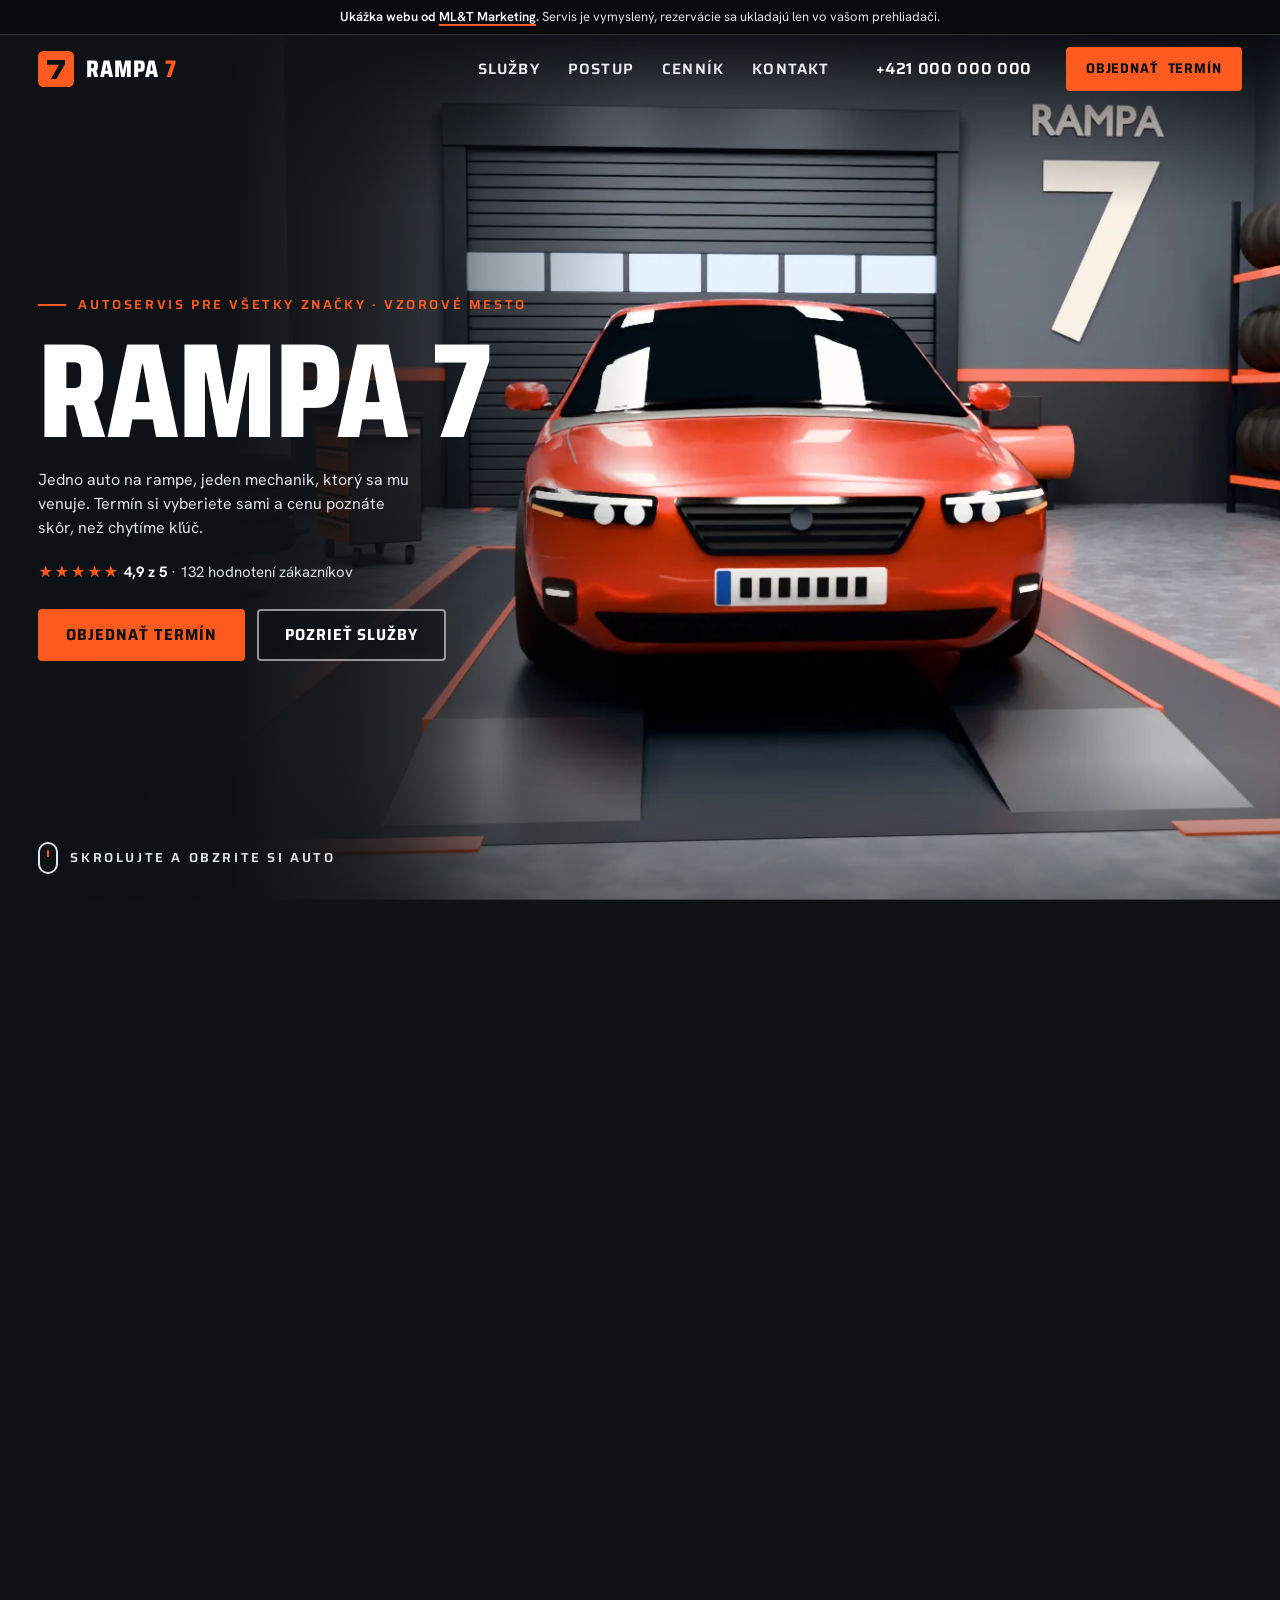
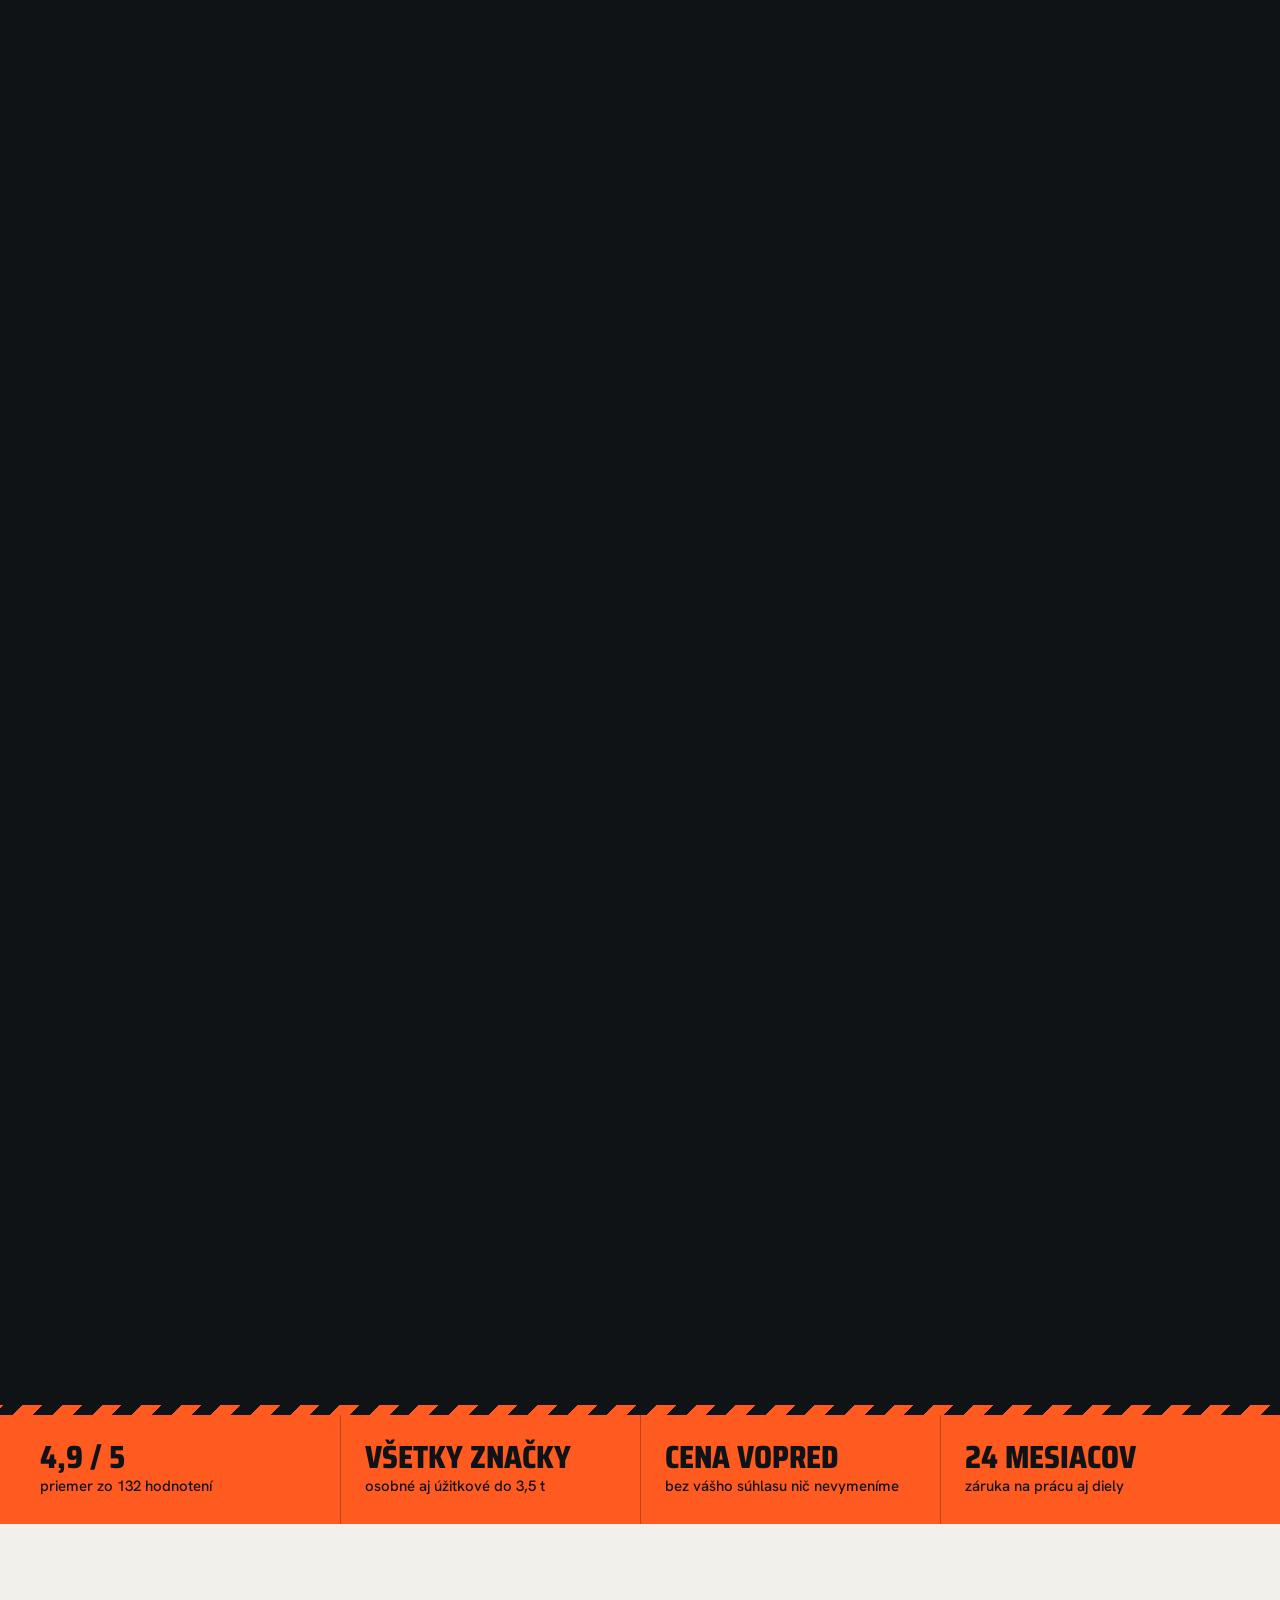
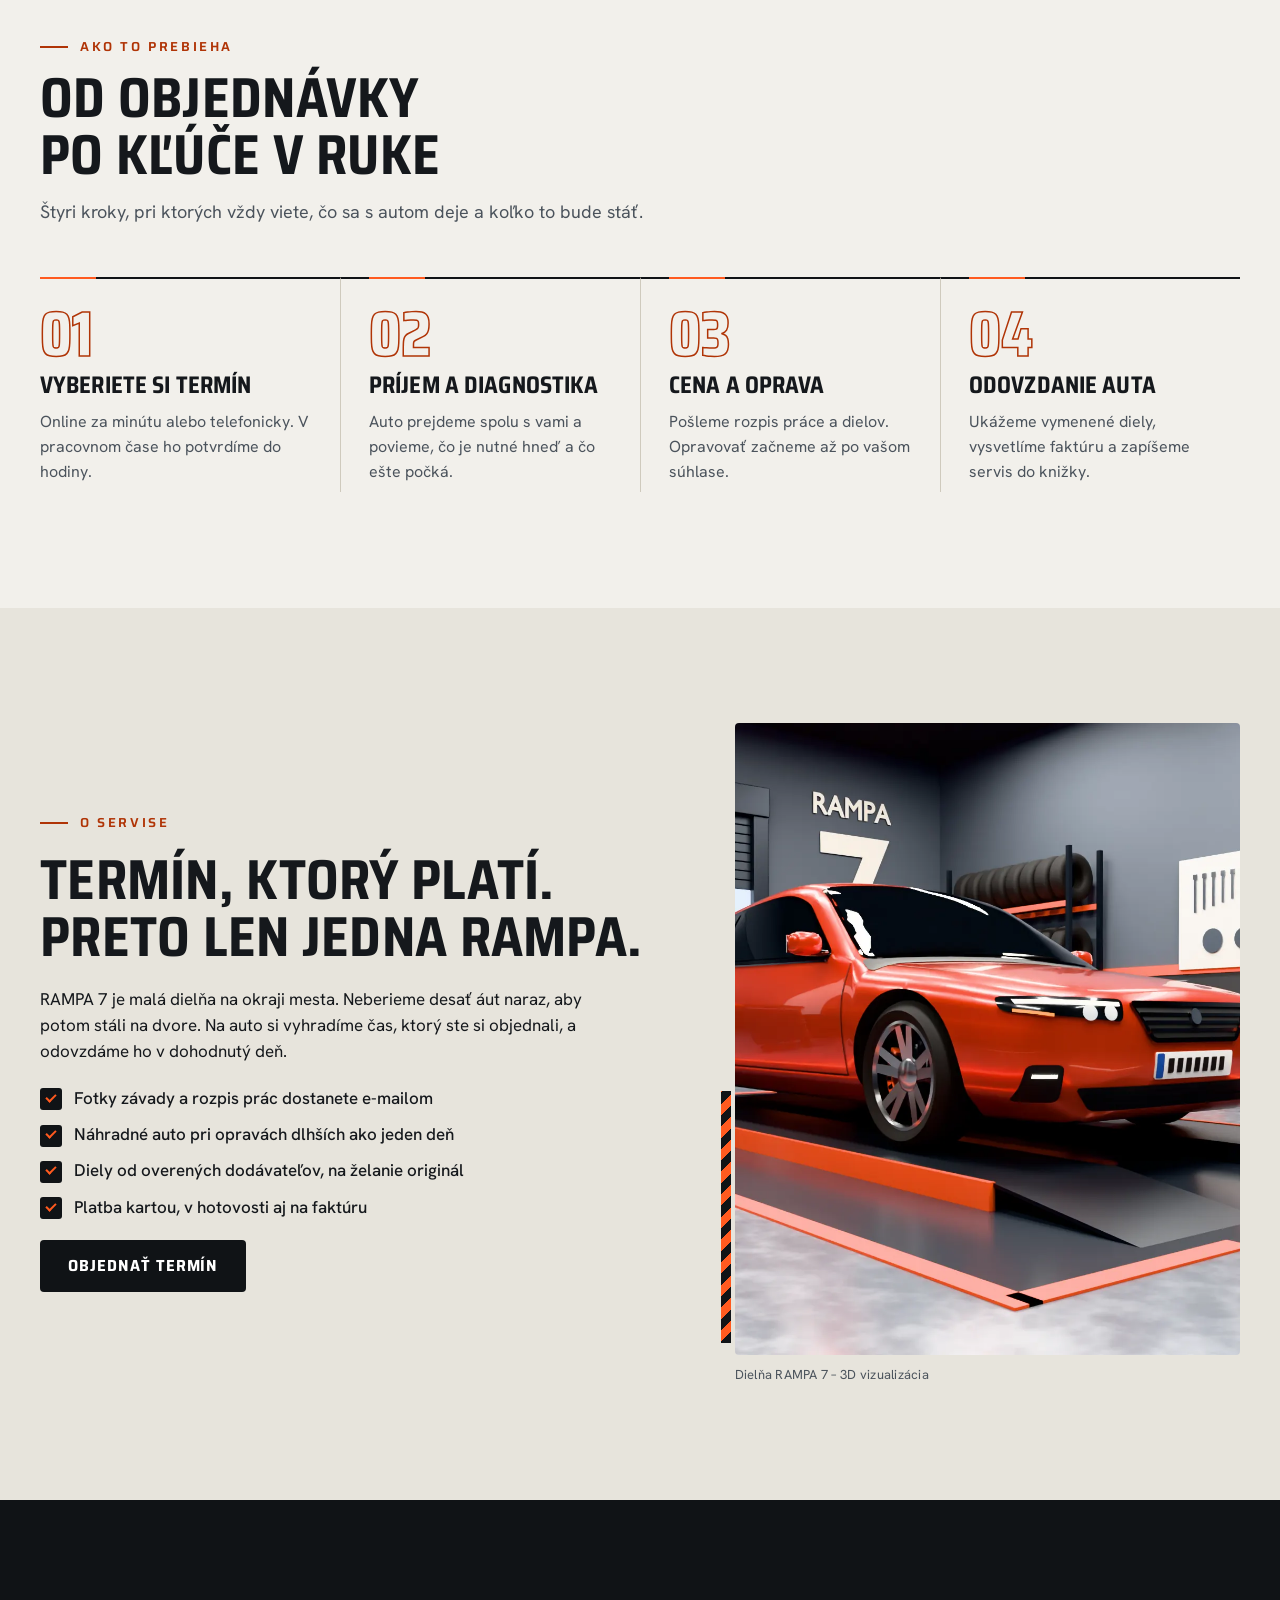
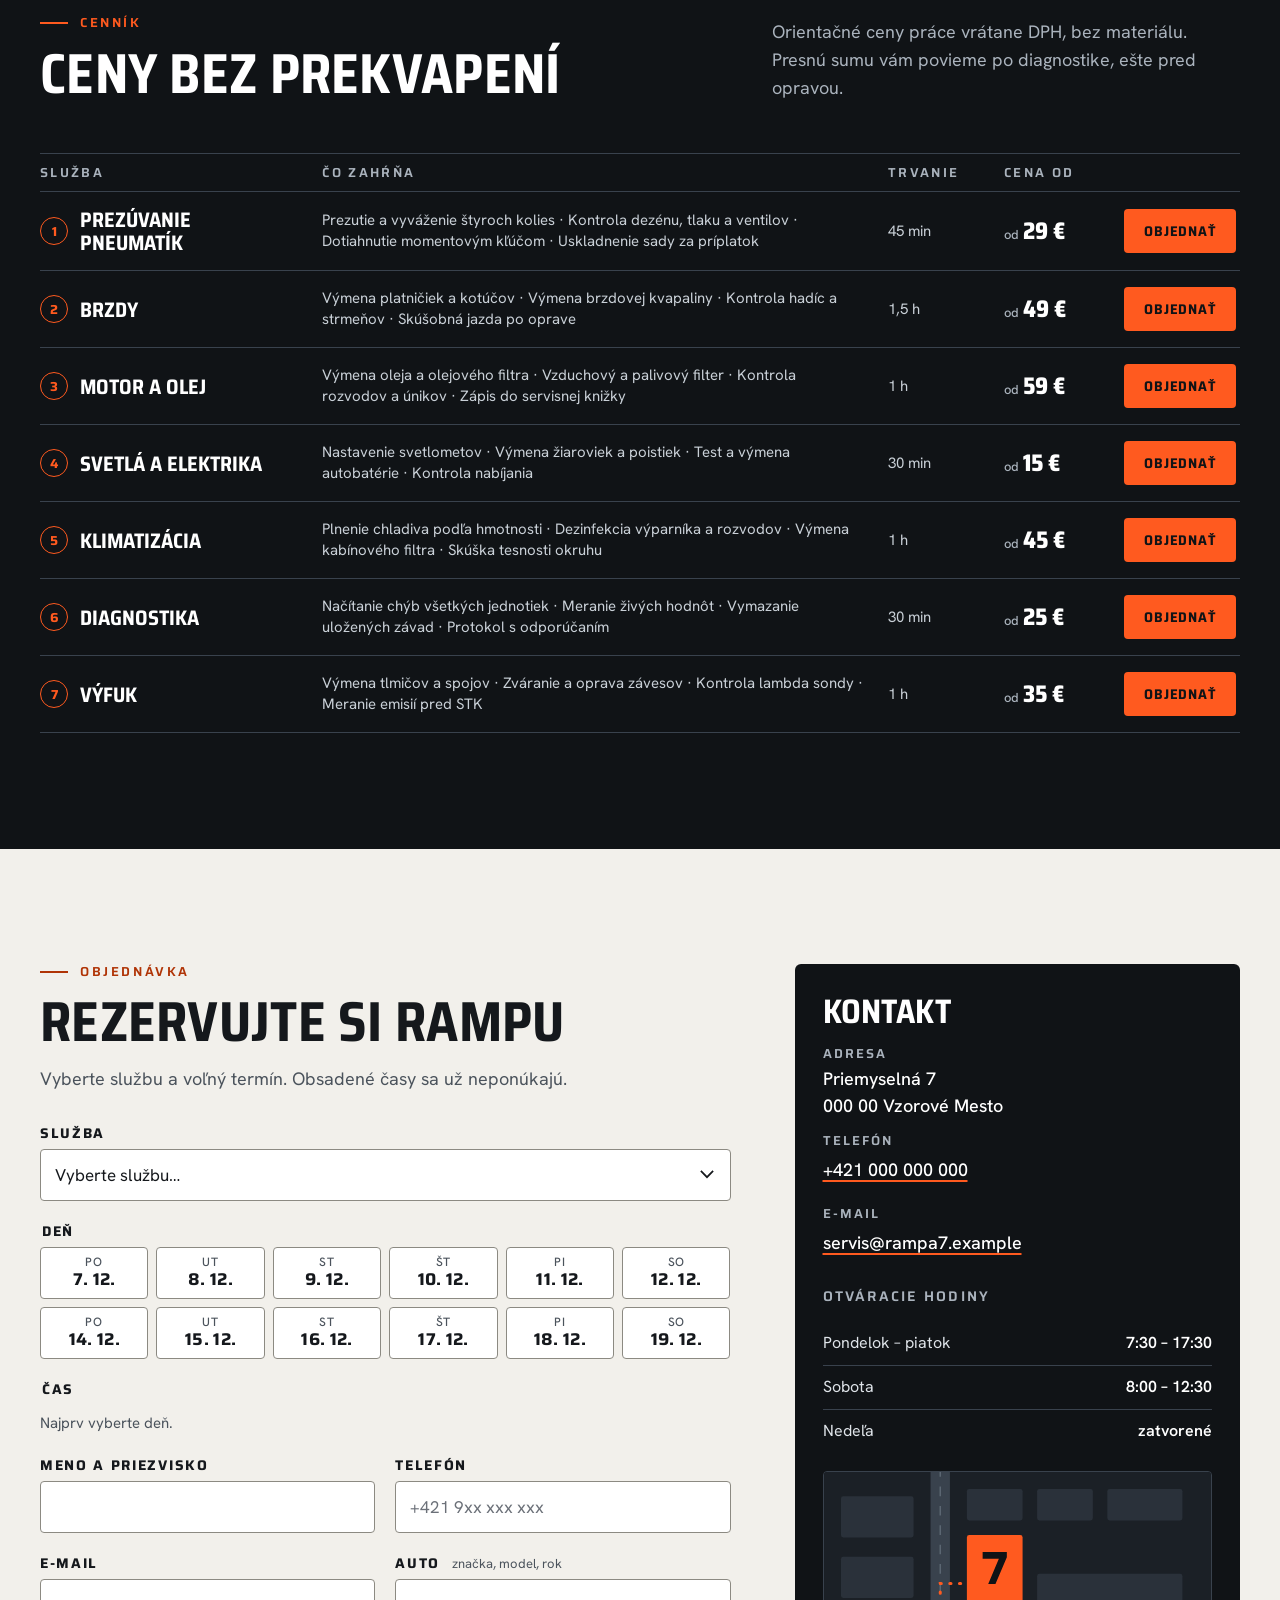
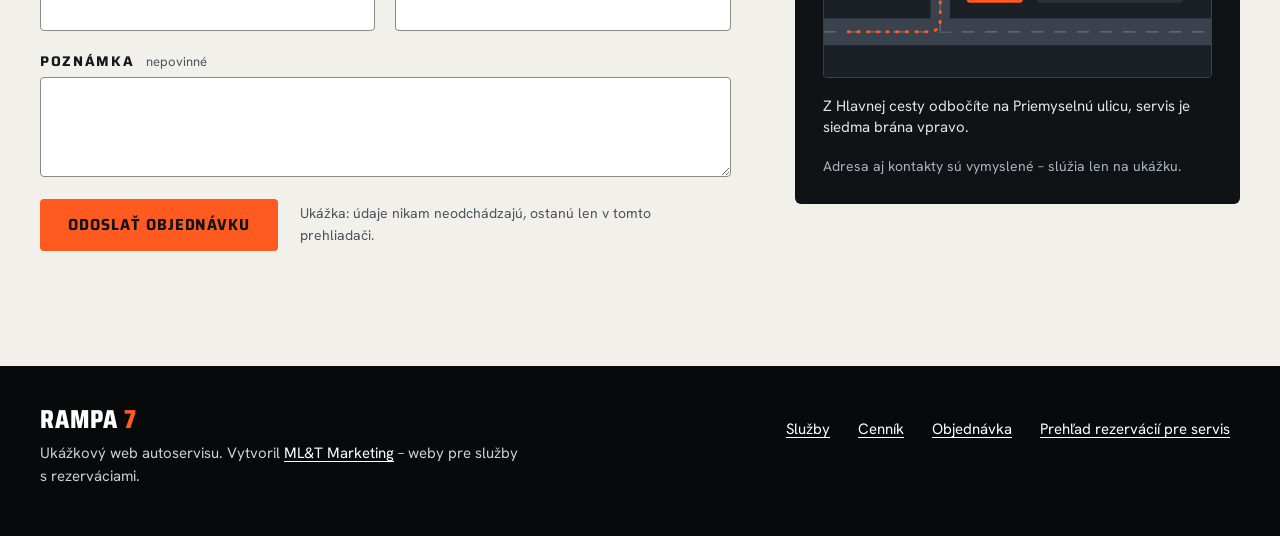
==== ukazky/autoservis/index.html @ b2d555d8 "Zameranie na weby pre služby s rezerváciou, ukážky reštaurácie a autoservisu Hlavná stránka už nie j" ====
<!doctype html>
<html lang="sk">
<head>
<meta charset="utf-8">
<meta name="viewport" content="width=device-width, initial-scale=1, viewport-fit=cover">
<meta name="robots" content="noindex">
<title>RAMPA 7 – autoservis s objednaním termínu online (ukážka webu)</title>
<meta name="description" content="Ukážkový web autoservisu RAMPA 7: v 3D dielni si kliknete na časť auta, vyberiete službu a objednáte voľný termín. Ukážka práce ML&amp;T Marketing.">
<meta name="theme-color" content="#101316">
<link rel="icon" href="assets/favicon.svg" type="image/svg+xml">
<link rel="stylesheet" href="assets/site.css">
</head>
<body>
<a class="skip" href="#obsah">Preskočiť na obsah</a>

<div class="demo" id="pas" role="note">
  <p><strong>Ukážka webu od <a href="../../index.html">ML&amp;T Marketing</a>.</strong> Servis je vymyslený, rezervácie sa ukladajú len vo vašom prehliadači.</p>
</div>

<header class="top" id="hlavicka">
  <a class="brand" href="#uvod" aria-label="RAMPA 7 – na začiatok stránky">
    <svg class="brand__mark" viewBox="0 0 40 40" aria-hidden="true"><rect width="40" height="40" rx="6" fill="#ff5a1f"/><path d="M10 10h20v4.6L20.4 31h-6.2l9.2-15.6H10z" fill="#101316"/></svg>
    <span class="brand__name">RAMPA <span>7</span></span>
  </a>
  <nav class="nav" aria-label="Hlavná navigácia">
    <a href="#sluzby">Služby</a>
    <a href="#postup">Postup</a>
    <a href="#cennik">Cenník</a>
    <a href="#kontakt">Kontakt</a>
  </nav>
  <a class="top__tel" href="tel:+421000000000">+421 000 000 000</a>
  <a class="btn btn--accent btn--sm" href="#objednavka">Objednať<span class="top__cta-more"> termín</span></a>
</header>

<main id="obsah">

<!-- ÚVOD: 3D dielňa, zábery sa menia podľa skrolovania -->
<section class="intro" id="uvod" aria-label="Úvod a služby">
  <div class="intro__pin">
    <div class="scene">
      <div class="scene__stage" id="scena">
        <img class="scene__img" id="zaber" src="assets/seq/f00.webp" width="1200" height="900" fetchpriority="high" decoding="async"
             alt="3D pohľad do dielne: oranžové auto stojí na nájazdovej rampe pred bránou, na stene je číslo státia 7.">
        <canvas class="scene__canvas" id="platno" width="1200" height="900" aria-hidden="true"></canvas>
        <div class="spots" id="body" role="group" aria-label="Body služieb na aute"></div>
      </div>
      <div class="scene__shade" aria-hidden="true"></div>
    </div>

    <div class="hero" id="hero">
      <p class="eyebrow">Autoservis pre všetky značky · Vzorové Mesto</p>
      <h1 class="hero__title">RAMPA&nbsp;7</h1>
      <p class="hero__lead">Jedno auto na rampe, jeden mechanik, ktorý sa mu venuje. Termín si vyberiete sami a cenu poznáte skôr, než chytíme kľúč.</p>
      <p class="hero__rating"><span class="stars" aria-hidden="true">★★★★★</span> <strong>4,9 z 5</strong> · 132 hodnotení zákazníkov</p>
      <div class="hero__cta">
        <a class="btn btn--accent" href="#objednavka">Objednať termín</a>
        <a class="btn btn--ghost" href="#sluzby">Pozrieť služby</a>
      </div>
      <p class="hero__cue" aria-hidden="true"><span class="mouse"></span>Skrolujte a obzrite si auto</p>
    </div>

    <div class="side">
    <div class="rail" id="sluzby">
      <p class="eyebrow">Služby</p>
      <h2 class="rail__title">Čo vášmu autu treba?</h2>
      <p class="rail__hint">Kliknite na bod na aute alebo vyberte službu zo zoznamu.</p>
      <ul class="rail__list" id="zoznam-sluzieb"></ul>
      <noscript><p class="rail__hint">Zoznam služieb s cenami nájdete nižšie v cenníku.</p></noscript>
    </div>

    <section class="card" id="karta" aria-live="polite" aria-labelledby="karta-nazov" hidden>
      <button class="card__close" type="button" id="karta-zavriet" aria-label="Zavrieť kartu služby">
        <svg viewBox="0 0 24 24" aria-hidden="true"><path d="M6 6l12 12M18 6L6 18" fill="none" stroke="currentColor" stroke-width="2" stroke-linecap="round"/></svg>
      </button>
      <p class="card__num" id="karta-cislo"></p>
      <h3 class="card__title" id="karta-nazov"></h3>
      <p class="card__text" id="karta-popis"></p>
      <ul class="card__list" id="karta-zahrna"></ul>
      <div class="card__foot">
        <p class="card__price"><span>orientačne od</span> <strong id="karta-cena"></strong></p>
        <p class="card__time"><span>trvá približne</span> <strong id="karta-trvanie"></strong></p>
      </div>
      <button class="btn btn--accent btn--block" type="button" id="karta-objednat">Objednať túto službu</button>
    </section>
    </div>
  </div>
</section>

<!-- FAKTY -->
<section class="facts" aria-label="Prečo RAMPA 7">
  <ul class="facts__grid">
    <li><strong>4,9 / 5</strong><span>priemer zo 132 hodnotení</span></li>
    <li><strong>Všetky značky</strong><span>osobné aj úžitkové do 3,5 t</span></li>
    <li><strong>Cena vopred</strong><span>bez vášho súhlasu nič nevymeníme</span></li>
    <li><strong>24 mesiacov</strong><span>záruka na prácu aj diely</span></li>
  </ul>
</section>

<!-- POSTUP -->
<section class="sec" id="postup">
  <div class="wrap">
    <header class="sec__head">
      <p class="eyebrow eyebrow--dark">Ako to prebieha</p>
      <h2>Od objednávky po kľúče v ruke</h2>
      <p class="sec__lead">Štyri kroky, pri ktorých vždy viete, čo sa s autom deje a koľko to bude stáť.</p>
    </header>
    <ol class="steps">
      <li class="step"><span class="step__n">01</span><h3>Vyberiete si termín</h3><p>Online za minútu alebo telefonicky. V pracovnom čase ho potvrdíme do hodiny.</p></li>
      <li class="step"><span class="step__n">02</span><h3>Príjem a diagnostika</h3><p>Auto prejdeme spolu s vami a povieme, čo je nutné hneď a čo ešte počká.</p></li>
      <li class="step"><span class="step__n">03</span><h3>Cena a oprava</h3><p>Pošleme rozpis práce a dielov. Opravovať začneme až po vašom súhlase.</p></li>
      <li class="step"><span class="step__n">04</span><h3>Odovzdanie auta</h3><p>Ukážeme vymenené diely, vysvetlíme faktúru a zapíšeme servis do knižky.</p></li>
    </ol>
  </div>
</section>

<!-- O SERVISE -->
<section class="sec sec--about" id="o-servise">
  <div class="wrap about">
    <div class="about__text">
      <p class="eyebrow eyebrow--dark">O servise</p>
      <h2>Termín, ktorý platí. Preto len jedna rampa.</h2>
      <p>RAMPA 7 je malá dielňa na okraji mesta. Neberieme desať áut naraz, aby potom stáli na dvore. Na auto si vyhradíme čas, ktorý ste si objednali, a odovzdáme ho v dohodnutý deň.</p>
      <ul class="ticks">
        <li>Fotky závady a rozpis prác dostanete e-mailom</li>
        <li>Náhradné auto pri opravách dlhších ako jeden deň</li>
        <li>Diely od overených dodávateľov, na želanie originál</li>
        <li>Platba kartou, v hotovosti aj na faktúru</li>
      </ul>
      <a class="btn btn--dark" href="#objednavka">Objednať termín</a>
    </div>
    <figure class="about__fig">
      <img src="assets/detail.webp" width="960" height="1200" loading="lazy" decoding="async"
           alt="Detail predného kolesa a svetlometu oranžového auta na rampe v dielni.">
      <figcaption>Dielňa RAMPA 7 – 3D vizualizácia</figcaption>
    </figure>
  </div>
</section>

<!-- CENNÍK -->
<section class="sec sec--ink" id="cennik">
  <div class="wrap">
    <header class="sec__head sec__head--split">
      <div>
        <p class="eyebrow">Cenník</p>
        <h2>Ceny bez prekvapení</h2>
      </div>
      <p class="sec__lead">Orientačné ceny práce vrátane DPH, bez materiálu. Presnú sumu vám povieme po diagnostike, ešte pred opravou.</p>
    </header>
    <div class="prices" role="table" aria-label="Orientačné ceny služieb" id="cennik-tabulka">
      <div class="prices__row prices__row--head" role="row">
        <span role="columnheader">Služba</span><span role="columnheader">Čo zahŕňa</span><span role="columnheader">Trvanie</span><span role="columnheader">Cena od</span><span role="columnheader"><span class="sr">Objednanie</span></span>
      </div>
    </div>
    <noscript><p class="sec__lead">Cenník sa zobrazí po zapnutí JavaScriptu. Zavolajte nám na +421 000 000 000.</p></noscript>
  </div>
</section>

<!-- OBJEDNÁVKA + KONTAKT -->
<section class="sec" id="objednavka">
  <div class="wrap book">
    <div class="book__main">
      <p class="eyebrow eyebrow--dark">Objednávka</p>
      <h2>Rezervujte si rampu</h2>
      <p class="sec__lead">Vyberte službu a voľný termín. Obsadené časy sa už neponúkajú.</p>

      <form class="form" id="formular" novalidate>
        <div class="form__alert" id="form-chyby" role="alert" tabindex="-1" hidden></div>

        <div class="field">
          <label for="f-sluzba">Služba</label>
          <select id="f-sluzba" name="sluzba" required aria-describedby="e-sluzba">
            <option value="">Vyberte službu…</option>
          </select>
          <p class="field__err" id="e-sluzba" hidden></p>
        </div>

        <fieldset class="field field--chips" id="pole-datum" aria-describedby="e-datum">
          <legend>Deň</legend>
          <div class="chips chips--days" id="dni"></div>
          <p class="field__err" id="e-datum" hidden></p>
        </fieldset>

        <fieldset class="field field--chips" id="pole-cas" aria-describedby="cas-info e-cas">
          <legend>Čas</legend>
          <div class="chips" id="casy"></div>
          <p class="field__hint" id="cas-info">Najprv vyberte deň.</p>
          <p class="field__err" id="e-cas" hidden></p>
        </fieldset>

        <div class="form__grid">
          <div class="field">
            <label for="f-meno">Meno a priezvisko</label>
            <input id="f-meno" name="meno" type="text" autocomplete="name" required aria-describedby="e-meno">
            <p class="field__err" id="e-meno" hidden></p>
          </div>
          <div class="field">
            <label for="f-telefon">Telefón</label>
            <input id="f-telefon" name="telefon" type="tel" autocomplete="tel" inputmode="tel" placeholder="+421 9xx xxx xxx" required aria-describedby="e-telefon">
            <p class="field__err" id="e-telefon" hidden></p>
          </div>
          <div class="field">
            <label for="f-email">E-mail</label>
            <input id="f-email" name="email" type="email" autocomplete="email" required aria-describedby="e-email">
            <p class="field__err" id="e-email" hidden></p>
          </div>
          <div class="field">
            <label for="f-auto">Auto <span class="field__opt">značka, model, rok</span></label>
            <input id="f-auto" name="auto" type="text" required aria-describedby="e-auto">
            <p class="field__err" id="e-auto" hidden></p>
          </div>
        </div>

        <div class="field">
          <label for="f-poznamka">Poznámka <span class="field__opt">nepovinné</span></label>
          <textarea id="f-poznamka" name="poznamka" rows="3" maxlength="600"></textarea>
        </div>

        <div class="form__end">
          <button class="btn btn--accent" type="submit">Odoslať objednávku</button>
          <p class="form__note">Ukážka: údaje nikam neodchádzajú, ostanú len v tomto prehliadači.</p>
        </div>
      </form>

      <div class="done" id="potvrdenie" role="status" tabindex="-1" hidden>
        <svg class="done__icon" viewBox="0 0 48 48" aria-hidden="true"><circle cx="24" cy="24" r="22" fill="none" stroke="currentColor" stroke-width="3"/><path d="M14 25l7 7 13-15" fill="none" stroke="currentColor" stroke-width="3.5" stroke-linecap="round" stroke-linejoin="round"/></svg>
        <h3 id="potvrdenie-nadpis">Rezervácia je prijatá</h3>
        <p id="potvrdenie-text"></p>
        <dl class="done__list" id="potvrdenie-udaje"></dl>
        <div class="done__actions">
          <button class="btn btn--dark" type="button" id="dalsia">Objednať ďalší termín</button>
          <a class="btn btn--line" href="admin.html">Pozrieť, ako ju vidí servis</a>
        </div>
      </div>

      <section class="mine" id="moje" aria-labelledby="moje-nadpis" hidden>
        <h3 id="moje-nadpis">Vaše rezervácie v tomto prehliadači</h3>
        <ul class="mine__list" id="moje-zoznam"></ul>
      </section>
    </div>

    <aside class="contact" id="kontakt" aria-labelledby="kontakt-nadpis">
      <h2 id="kontakt-nadpis">Kontakt</h2>
      <dl class="contact__list">
        <div><dt>Adresa</dt><dd>Priemyselná 7<br>000 00 Vzorové Mesto</dd></div>
        <div><dt>Telefón</dt><dd><a href="tel:+421000000000">+421 000 000 000</a></dd></div>
        <div><dt>E-mail</dt><dd><a href="mailto:servis@rampa7.example">servis@rampa7.example</a></dd></div>
      </dl>
      <h3>Otváracie hodiny</h3>
      <table class="hours">
        <tbody>
          <tr><th scope="row">Pondelok – piatok</th><td>7:30 – 17:30</td></tr>
          <tr><th scope="row">Sobota</th><td>8:00 – 12:30</td></tr>
          <tr><th scope="row">Nedeľa</th><td>zatvorené</td></tr>
        </tbody>
      </table>
      <div class="plan" role="img" aria-label="Schéma príjazdu: z Hlavnej cesty odbočíte na Priemyselnú ulicu, servis je siedma brána vpravo.">
        <svg viewBox="0 0 320 170" aria-hidden="true">
          <rect width="320" height="170" fill="#1b2026"/>
          <path d="M0 132h320" stroke="#39424d" stroke-width="22"/>
          <path d="M0 132h320" stroke="#5b6672" stroke-width="1.5" stroke-dasharray="10 9"/>
          <path d="M96 132V0" stroke="#39424d" stroke-width="16"/>
          <path d="M96 132V0" stroke="#5b6672" stroke-width="1.2" stroke-dasharray="8 8"/>
          <g fill="#2a313a"><rect x="118" y="14" width="46" height="26" rx="2"/><rect x="176" y="14" width="46" height="26" rx="2"/><rect x="234" y="14" width="62" height="26" rx="2"/><rect x="176" y="84" width="120" height="24" rx="2"/><rect x="14" y="20" width="60" height="34" rx="2"/><rect x="14" y="70" width="60" height="34" rx="2"/></g>
          <rect x="118" y="52" width="46" height="56" rx="2" fill="#ff5a1f"/>
          <path d="M131 66h20v4.4l-9.4 22h-6l8.8-20.8H131z" fill="#101316"/>
          <path d="M20 132h66q10 0 10-10V92h22" fill="none" stroke="#ff5a1f" stroke-width="2.5" stroke-dasharray="1 7" stroke-linecap="round"/>
        </svg>
      </div>
      <p class="contact__way">Z Hlavnej cesty odbočíte na Priemyselnú ulicu, servis je siedma brána vpravo.</p>
      <p class="contact__note">Adresa aj kontakty sú vymyslené – slúžia len na ukážku.</p>
    </aside>
  </div>
</section>

</main>

<footer class="foot">
  <div class="wrap foot__in">
    <div>
      <p class="foot__brand">RAMPA <span>7</span></p>
      <p>Ukážkový web autoservisu. Vytvoril <a href="../../index.html">ML&amp;T Marketing</a> – weby pre služby s rezerváciami.</p>
    </div>
    <ul class="foot__links">
      <li><a href="#sluzby">Služby</a></li>
      <li><a href="#cennik">Cenník</a></li>
      <li><a href="#objednavka">Objednávka</a></li>
      <li><a href="admin.html">Prehľad rezervácií pre servis</a></li>
    </ul>
  </div>
</footer>

<script src="assets/body.js"></script>
<script src="assets/store.js"></script>
<script src="assets/app.js"></script>
</body>
</html>
---- ukazky/autoservis/assets/site.css ----
/* RAMPA 7 – ukážkový web autoservisu (ML&T Marketing). Jeden tmavo-svetlý vzhľad, bez prepínania režimov. */
@font-face{font-family:'Hanken Grotesk';font-style:normal;font-weight:400 700;font-display:swap;src:url(fonts/hanken-grotesk-normal-latin-ext.woff2) format('woff2');unicode-range:U+0100-02BA,U+02BD-02C5,U+02C7-02CC,U+02CE-02D7,U+02DD-02FF,U+0304,U+0308,U+0329,U+1D00-1DBF,U+1E00-1E9F,U+1EF2-1EFF,U+2020,U+20A0-20AB,U+20AD-20C4,U+2113,U+2C60-2C7F,U+A720-A7FF}
@font-face{font-family:'Hanken Grotesk';font-style:normal;font-weight:400 700;font-display:swap;src:url(fonts/hanken-grotesk-normal-latin.woff2) format('woff2');unicode-range:U+0000-00FF,U+0131,U+0152-0153,U+02BB-02BC,U+02C6,U+02DA,U+02DC,U+0304,U+0308,U+0329,U+2000-206F,U+20AC,U+2122,U+2191,U+2193,U+2212,U+2215,U+FEFF,U+FFFD}
@font-face{font-family:'Saira';font-style:normal;font-weight:400 800;font-stretch:75% 100%;font-display:swap;src:url(fonts/saira-normal-latin-ext.woff2) format('woff2');unicode-range:U+0100-02BA,U+02BD-02C5,U+02C7-02CC,U+02CE-02D7,U+02DD-02FF,U+0304,U+0308,U+0329,U+1D00-1DBF,U+1E00-1E9F,U+1EF2-1EFF,U+2020,U+20A0-20AB,U+20AD-20C4,U+2113,U+2C60-2C7F,U+A720-A7FF}
@font-face{font-family:'Saira';font-style:normal;font-weight:400 800;font-stretch:75% 100%;font-display:swap;src:url(fonts/saira-normal-latin.woff2) format('woff2');unicode-range:U+0000-00FF,U+0131,U+0152-0153,U+02BB-02BC,U+02C6,U+02DA,U+02DC,U+0304,U+0308,U+0329,U+2000-206F,U+20AC,U+2122,U+2191,U+2193,U+2212,U+2215,U+FEFF,U+FFFD}

:root{
  --ink:#101316; --graphite:#181c21; --steel:#232930; --line:#39424d; --mute:#aab3bd;
  --paper:#f2f0eb; --paper-2:#e7e4dc; --rule:#cfcabd; --text:#15181c; --text-2:#4b535c;
  --accent:#ff5a1f; --accent-2:#ff7d4d; --accent-ink:#b03406; --danger:#b3261e; --ok:#1c6b3c;
  --display:'Saira','Arial Narrow','Segoe UI',system-ui,sans-serif;
  --body:'Hanken Grotesk','Segoe UI',system-ui,-apple-system,Roboto,sans-serif;
  --bar:34px; --head:68px; --rail:clamp(372px,31vw,452px);
  --ease:cubic-bezier(.22,.7,.2,1);
  color-scheme:light;
}
*,*::before,*::after{box-sizing:border-box}
[hidden]{display:none!important}
html{-webkit-text-size-adjust:100%;scroll-behavior:smooth;scroll-padding-top:calc(var(--bar) + var(--head) - 1px)}
body{margin:0;background:var(--paper);color:var(--text);font:400 17px/1.55 var(--body);-webkit-font-smoothing:antialiased;text-rendering:optimizeLegibility}
img,svg,canvas{display:block;max-width:100%}
h1,h2,h3,p,ul,ol,dl,dd,figure,fieldset{margin:0;padding:0}
ul,ol{list-style:none}
fieldset{border:0;min-width:0}
a{color:inherit}
button,input,select,textarea{font:inherit;color:inherit}
button{cursor:pointer}
h1,h2,h3{font-family:var(--display);font-stretch:84%;font-weight:700;line-height:1.02;letter-spacing:.005em;text-wrap:balance}
h2{font-size:clamp(34px,4.4vw,58px);text-transform:uppercase}
h3{font-size:22px;line-height:1.15}
:focus{outline:0}
:focus-visible{outline:3px solid #fff;outline-offset:2px;box-shadow:0 0 0 7px var(--ink);border-radius:4px}
.sr{position:absolute;width:1px;height:1px;overflow:hidden;clip-path:inset(50%);white-space:nowrap}
.skip{position:absolute;left:12px;top:-80px;z-index:200;background:var(--accent);color:var(--ink);font-weight:700;padding:12px 18px;border-radius:4px;text-decoration:none}
.skip:focus{top:calc(var(--bar) + 8px)}
.wrap{width:min(1200px,100% - 40px);margin-inline:auto}

/* ---------- pás ukážky ---------- */
.demo{position:sticky;top:0;z-index:90;background:#07090b;color:#dfe4e9;font-size:13px;line-height:1.35;text-align:center;padding:8px 16px;border-bottom:1px solid #2a3037}
.demo strong{color:#fff;font-weight:600}
.demo a{color:#fff;text-decoration:underline;text-decoration-color:var(--accent);text-decoration-thickness:2px;text-underline-offset:3px}

/* ---------- tlačidlá ---------- */
.btn{display:inline-flex;align-items:center;justify-content:center;gap:10px;min-height:52px;padding:12px 26px;border:2px solid transparent;border-radius:4px;font:700 16px/1.1 var(--display);font-stretch:92%;letter-spacing:.06em;text-transform:uppercase;text-decoration:none;transition:background .18s,color .18s,border-color .18s,transform .18s var(--ease)}
.btn:active{transform:translateY(1px)}
.btn--sm{min-height:44px;padding:8px 18px;font-size:14px}
.btn--block{width:100%}
.btn--accent{background:var(--accent);color:var(--ink)}
.btn--accent:hover{background:var(--accent-2)}
.btn--ghost{border-color:rgba(255,255,255,.55);color:#fff;background:rgba(16,19,22,.35);backdrop-filter:blur(6px)}
.btn--ghost:hover{border-color:#fff;background:rgba(16,19,22,.6)}
.btn--dark{background:var(--ink);color:#fff}
.btn--dark:hover{background:#2a3038}
.btn--line{border-color:var(--ink);color:var(--ink);background:transparent}
.btn--line:hover{background:var(--ink);color:#fff}
.btn[disabled]{opacity:.45;cursor:not-allowed}

.eyebrow{font:600 13px/1.2 var(--display);letter-spacing:.2em;text-transform:uppercase;color:var(--accent);display:flex;align-items:center;gap:12px}
.eyebrow::before{content:"";width:28px;height:2px;background:currentColor;flex:none}
.eyebrow--dark{color:var(--accent-ink)}

/* ---------- hlavička ---------- */
.top{position:fixed;left:0;right:0;top:var(--bar);z-index:80;height:var(--head);display:flex;align-items:center;gap:28px;padding:0 clamp(16px,3vw,40px);color:#fff;transition:background .25s,box-shadow .25s}
.top.is-solid{background:rgba(16,19,22,.94);backdrop-filter:blur(10px);box-shadow:0 1px 0 #2a3037}
.brand{display:flex;align-items:center;gap:12px;text-decoration:none;margin-right:auto;min-height:44px;min-width:44px}
.brand__mark{width:36px;height:36px;flex:none}
.brand__name{font:800 24px/1 var(--display);font-stretch:80%;letter-spacing:.04em}
.brand__name span{color:var(--accent)}
.nav{display:flex;gap:4px}
.nav a{font:600 15px/1 var(--display);letter-spacing:.08em;text-transform:uppercase;text-decoration:none;padding:15px 12px;border-radius:4px;color:#e8ecf0}
.nav a:hover{color:#fff;background:rgba(255,255,255,.08)}
.top__tel{font:600 16px/1 var(--display);letter-spacing:.04em;text-decoration:none;padding:14px 6px;white-space:nowrap}
.top__tel:hover{color:var(--accent-2)}

/* ---------- úvod so scénou: základ bez skriptu a pri obmedzenom pohybe (všetko pod sebou) ---------- */
.intro{position:relative;background:var(--ink);color:#fff}
.intro__pin{position:relative;display:flex;flex-direction:column}
.scene{position:relative;order:2;width:100%;aspect-ratio:4/3;max-height:82vh;overflow:hidden;background:#15181c}
.scene__stage{position:absolute;left:50%;top:50%;width:100%;aspect-ratio:4/3;transform:translate(-50%,-50%)}
.scene__img,.scene__canvas{position:absolute;inset:0;width:100%;height:100%;object-fit:cover}
.scene__canvas{opacity:0}
.scene__canvas.is-on{opacity:1}
.scene__shade{position:absolute;inset:0;pointer-events:none;background:linear-gradient(180deg,rgba(16,19,22,.62) 0,rgba(16,19,22,0) 22%)}
.hero{order:1;padding:calc(var(--head) + 28px) 20px 28px;display:flex;flex-direction:column;gap:16px;align-items:flex-start}
.hero__title{font-size:clamp(64px,17vw,150px);font-weight:800;font-stretch:78%;line-height:.86;letter-spacing:-.01em;text-transform:uppercase}
.hero__lead{font-size:clamp(16px,1.25vw,19px);line-height:1.5;color:#dfe4e9;max-width:32em}
.hero__rating{font-size:15px;color:#dfe4e9}
.hero__rating strong{color:#fff}
.stars{color:var(--accent);letter-spacing:2px;font-size:16px}
.hero__cta{display:flex;flex-wrap:wrap;gap:12px;margin-top:4px}
.hero__cue{display:none}
.side{order:3;padding:28px 20px 36px;display:flex;flex-direction:column;gap:18px}
.rail{display:flex;flex-direction:column;gap:12px}
.rail__title{font-size:clamp(28px,2.5vw,38px)}
.rail__hint{font-size:15px;color:var(--mute);line-height:1.4}
.rail__list{display:grid;grid-template-columns:repeat(auto-fill,minmax(240px,1fr));gap:6px;margin-top:6px}
.svc{width:100%;display:flex;align-items:center;gap:12px;min-height:46px;padding:6px 12px 6px 8px;text-align:left;background:rgba(255,255,255,.045);border:1px solid rgba(255,255,255,.12);border-radius:4px;color:#fff;font:600 16px/1.15 var(--display);letter-spacing:.03em;transition:background .16s,border-color .16s}
.svc:hover{background:rgba(255,255,255,.1);border-color:rgba(255,255,255,.3)}
.svc__n{flex:none;width:30px;height:30px;display:grid;place-items:center;border-radius:50%;background:#fff;color:var(--ink);font:700 14px/1 var(--display)}
.svc__name{flex:1;min-width:0}
.svc__price{flex:none;font-weight:500;font-size:14px;color:var(--mute);white-space:nowrap}
.svc[aria-pressed="true"]{background:var(--accent);border-color:var(--accent);color:var(--ink)}
.svc[aria-pressed="true"] .svc__n{background:var(--ink);color:#fff}
.svc[aria-pressed="true"] .svc__price{color:var(--ink)}

/* karta služby */
.card{position:relative;background:#f6f4ef;color:var(--text);border-radius:6px;padding:18px 20px 20px;display:flex;flex-direction:column;gap:10px;box-shadow:0 18px 50px rgba(0,0,0,.45)}
.card[hidden]{display:none}
.card__num{font:700 13px/1 var(--display);letter-spacing:.18em;color:var(--accent-ink);text-transform:uppercase}
.card__title{font-size:26px;text-transform:uppercase;padding-right:44px}
.card__text{font-size:15px;line-height:1.45;color:var(--text-2)}
.card__list{display:grid;gap:4px;font-size:15px;line-height:1.35}
.card__list li{position:relative;padding-left:22px}
.card__list li::before{content:"";position:absolute;left:2px;top:.42em;width:10px;height:6px;border-left:2px solid var(--accent-ink);border-bottom:2px solid var(--accent-ink);transform:rotate(-45deg)}
.card__foot{display:flex;gap:24px;padding-top:10px;border-top:1px solid var(--rule)}
.card__foot p{display:flex;flex-direction:column;font-size:13px;color:var(--text-2);line-height:1.2}
.card__foot strong{font:800 26px/1.1 var(--display);font-stretch:84%;color:var(--text)}
.card__time strong{font-weight:600}
.card__close{position:absolute;right:6px;top:6px;width:44px;height:44px;display:grid;place-items:center;background:none;border:0;border-radius:4px;color:var(--text)}
.card__close:hover{background:rgba(0,0,0,.08)}
.card__close svg{width:22px;height:22px}
.card :focus-visible{outline-color:var(--ink);box-shadow:0 0 0 7px #fff}

/* body služieb na aute */
.spots{position:absolute;inset:0;pointer-events:none;opacity:0;transition:opacity .35s}
.intro.is-end .spots{opacity:1}
.intro.is-end .spot{pointer-events:auto}
.spot{position:absolute;display:flex;align-items:center;gap:0;height:44px;padding:0;border:0;background:none;color:#fff;transform:translate(-22px,-50%);transition:opacity .4s var(--ease),transform .4s var(--ease);transition-delay:calc(var(--i) * 45ms)}
.intro:not(.is-end) .spot{opacity:0;transform:translate(-22px,calc(-50% + 10px))}
.spot__dot{position:relative;flex:none;width:44px;height:44px;display:grid;place-items:center}
.spot__dot::before{content:"";position:absolute;inset:7px;border-radius:50%;background:#fff;box-shadow:0 0 0 4px rgba(16,19,22,.5),0 4px 14px rgba(0,0,0,.5);transition:background .16s,transform .2s var(--ease)}
.spot__dot::after{content:"";position:absolute;inset:7px;border-radius:50%;border:2px solid #fff;opacity:0}
.spot__dot b{position:relative;font:700 14px/1 var(--display);color:var(--ink)}
.spot__label{margin-left:-4px;padding:8px 14px 8px 12px;border-radius:0 4px 4px 0;background:rgba(16,19,22,.86);backdrop-filter:blur(6px);font:600 14px/1.1 var(--display);letter-spacing:.05em;text-transform:uppercase;white-space:nowrap;border-left:2px solid var(--accent)}
.spot--l{flex-direction:row-reverse;transform:translate(calc(-100% + 22px),-50%)}
.intro:not(.is-end) .spot--l{transform:translate(calc(-100% + 22px),calc(-50% + 10px))}
.spot--l .spot__label{margin:0 -4px 0 0;border-left:0;border-right:2px solid var(--accent);border-radius:4px 0 0 4px;padding:8px 12px 8px 14px}
.spot:hover .spot__dot::before,.spot[aria-pressed="true"] .spot__dot::before{background:var(--accent);transform:scale(1.12)}
.spot[aria-pressed="true"] .spot__label{background:var(--accent);color:var(--ink);border-color:var(--ink)}
.spot:focus-visible{box-shadow:none;outline:0}
.spot:focus-visible .spot__dot::before{box-shadow:0 0 0 3px var(--ink),0 0 0 6px #fff}
@media (prefers-reduced-motion:no-preference){
  .intro.is-end .spot:not([aria-pressed="true"]) .spot__dot::after{animation:pulz 2.6s var(--ease) infinite;animation-delay:calc(var(--i) * 260ms)}
}
@keyframes pulz{0%{opacity:.8;transform:scale(1)}70%,100%{opacity:0;transform:scale(2.1)}}

/* ---------- úvod riadený skrolovaním (pridá skript, keď nie je obmedzený pohyb) ---------- */
.intro.is-scrolly{height:calc(100vh * 3.3);height:calc(100svh * 3.3)}
.is-scrolly .intro__pin{position:sticky;top:var(--bar);height:calc(100vh - var(--bar));height:calc(100svh - var(--bar));overflow:hidden;display:block}
.is-scrolly .hero{opacity:var(--hero,1);transition:opacity .12s linear}
.is-scrolly.is-past .hero{visibility:hidden}
.is-scrolly .side{opacity:0;pointer-events:none;transition:opacity .35s}
.is-scrolly.is-end .side{opacity:1;pointer-events:auto}

/* široké obrazovky: obsah vľavo, scéna vpravo cez celú výšku */
@media (min-width:1000px) and (min-aspect-ratio:5/4){
  .is-scrolly .scene{position:absolute;left:calc(var(--rail) * .58);right:0;top:0;bottom:0;width:auto;aspect-ratio:auto;max-height:none;
    -webkit-mask-image:linear-gradient(90deg,transparent 0,#000 24%);mask-image:linear-gradient(90deg,transparent 0,#000 24%)}
  .is-scrolly .scene__stage{width:max(100%,calc((100vh - var(--bar)) * 4 / 3));width:max(100%,calc((100svh - var(--bar)) * 4 / 3))}
  .is-scrolly .scene__shade{background:linear-gradient(180deg,rgba(16,19,22,.7) 0,rgba(16,19,22,0) 20%),linear-gradient(0deg,rgba(16,19,22,.55) 0,rgba(16,19,22,0) 16%)}
  .is-scrolly .hero{position:absolute;left:0;top:0;bottom:0;width:min(640px,50vw);padding:calc(var(--head) + 12px) 24px 56px clamp(24px,3vw,48px);justify-content:center;gap:20px;z-index:3;background:linear-gradient(90deg,rgba(16,19,22,.9) 0,rgba(16,19,22,.72) 55%,rgba(16,19,22,0) 100%)}
  .is-scrolly .hero__lead{max-width:24em}
  .is-scrolly .hero__title{font-size:clamp(96px,10.5vw,170px)}
  .is-scrolly .hero__cue{display:flex;align-items:center;gap:12px;position:absolute;left:clamp(24px,3vw,48px);bottom:26px;font:600 13px/1 var(--display);letter-spacing:.2em;text-transform:uppercase;color:#dfe4e9}
  .is-scrolly .side{position:absolute;left:0;top:0;bottom:0;width:var(--rail);padding:calc(var(--head) + 8px) 12px 20px clamp(24px,3vw,48px);gap:14px;overflow-y:auto;z-index:4;scrollbar-width:thin;scrollbar-color:#3a424c transparent}
  .is-scrolly .rail{gap:8px}
  .is-scrolly .rail__list{grid-template-columns:1fr;gap:5px;margin-top:4px}
  .is-scrolly .svc{min-height:42px;padding-block:4px}
  .is-scrolly .card{box-shadow:none;padding:16px 18px 18px}
  .is-scrolly.has-card .rail__hint{display:none}
}
@media (min-width:1000px) and (min-aspect-ratio:5/4) and (max-height:860px){
  .is-scrolly .card__text{display:none}
  .is-scrolly .rail__title{font-size:28px}
}
@media (min-width:1000px) and (min-aspect-ratio:5/4) and (max-height:790px){
  .is-scrolly .svc{min-height:38px;padding-block:2px}
  .is-scrolly .svc__n{width:26px;height:26px;font-size:13px}
  .is-scrolly .rail__list{gap:4px}
  .is-scrolly .card{gap:8px;padding:12px 16px 14px}
  .is-scrolly .card__num,.is-scrolly .card__list{display:none}
  .is-scrolly .card__title{font-size:22px}
  .is-scrolly .card .btn{min-height:46px}
}
.mouse{width:20px;height:32px;border:2px solid currentColor;border-radius:12px;position:relative;flex:none}
.mouse::after{content:"";position:absolute;left:50%;top:6px;width:2px;height:7px;margin-left:-1px;background:var(--accent);border-radius:2px}
@media (prefers-reduced-motion:no-preference){.mouse::after{animation:koliesko 1.8s var(--ease) infinite}}
@keyframes koliesko{0%{transform:translateY(0);opacity:1}80%,100%{transform:translateY(9px);opacity:0}}

/* telefón a tablet na výšku: scéna je pás 4:3 pripnutý hore, obsah pod ňou */
@media not ((min-width:1000px) and (min-aspect-ratio:5/4)){
  .is-scrolly{--strip:min(75vw,52vh);--strip:min(75vw,52svh)}
  .is-scrolly .scene{position:absolute;left:0;right:0;top:0;height:var(--strip);aspect-ratio:auto;max-height:none}
  .is-scrolly .scene__stage{width:max(100%,calc(var(--strip) * 4 / 3))}
  .is-scrolly .hero,.is-scrolly .rail{position:absolute;left:0;right:0;top:var(--strip);bottom:0;padding:18px 16px 14px;overflow:hidden}
  .is-scrolly .hero{gap:12px;justify-content:flex-start}
  .is-scrolly .hero__title{font-size:clamp(56px,17vw,104px)}
  .is-scrolly .hero__lead{font-size:16px;line-height:1.42}
  .is-scrolly .hero__cta{width:100%}
  .is-scrolly .hero__cta .btn{flex:1 1 150px;padding-inline:8px;font-size:15px;letter-spacing:.04em;white-space:nowrap}
  .is-scrolly .hero__cue{display:flex;align-items:center;gap:12px;margin-top:auto;padding-bottom:6px;font:600 13px/1 var(--display);letter-spacing:.2em;text-transform:uppercase;color:#dfe4e9}
  .is-scrolly .side{display:contents}
  .is-scrolly .rail{opacity:0;pointer-events:none;transition:opacity .35s;gap:6px}
  .is-scrolly.is-end .rail{opacity:1;pointer-events:auto}
  .is-scrolly .rail .eyebrow{display:none}
  .is-scrolly .rail__title{font-size:26px}
  .is-scrolly .rail__hint{font-size:14px}
  .is-scrolly .rail__list{grid-template-columns:1fr 1fr;gap:6px;margin-top:6px}
  .is-scrolly .svc{min-height:48px;padding:4px 8px 4px 6px;gap:8px;font-size:15px;letter-spacing:.01em}
  .is-scrolly .svc__price{display:none}
  .is-scrolly .svc__n{width:28px;height:28px}
  /* karta služby ako spodný panel */
  .is-scrolly .card{position:fixed;left:0;right:0;bottom:0;z-index:95;max-height:78vh;max-height:78svh;overflow-y:auto;border-radius:14px 14px 0 0;padding:20px 18px calc(18px + env(safe-area-inset-bottom));box-shadow:0 -14px 50px rgba(0,0,0,.55);animation:vysun .28s var(--ease)}
  .is-scrolly .card__close{right:8px;top:8px}
  /* body na aute: len čísla, názvy sú v zozname pod scénou */
  .spot,.spot--l{transform:translate(-50%,-50%);flex-direction:row}
  .intro:not(.is-end) .spot,.intro:not(.is-end) .spot--l{transform:translate(-50%,calc(-50% + 8px))}
  .spot__label{position:absolute;width:1px;height:1px;overflow:hidden;clip-path:inset(50%);padding:0;margin:0;border:0}
  .spot__dot::before,.spot__dot::after{inset:8px}
  .spot__dot b{font-size:13px}
  .top{height:56px;gap:10px}
  .top .nav,.top__tel,.top__cta-more{display:none}
  .brand__mark{width:30px;height:30px}
  .brand__name{font-size:20px}
  :root{--head:56px}
}
@media not ((min-width:1000px) and (min-aspect-ratio:5/4)){
  @media (max-height:720px){.is-scrolly .hero__lead,.is-scrolly .hero__cue{display:none}.is-scrolly .rail__hint{display:none}}
}
@keyframes vysun{from{transform:translateY(30px);opacity:0}to{transform:none;opacity:1}}
@media (prefers-reduced-motion:reduce){.is-scrolly .card{animation:none}html{scroll-behavior:auto}}

/* statický režim (obmedzený pohyb): koncový záber s bodmi, bez pripnutia */
.intro.is-static .side{padding-top:24px}
@media (min-width:900px){
  .intro.is-static .intro__pin{display:grid;grid-template-columns:minmax(0,1fr) var(--rail);grid-template-areas:"hero hero" "scene side";align-items:start}
  .intro.is-static .hero{grid-area:hero;padding-inline:clamp(24px,3vw,48px)}
  .intro.is-static .scene{grid-area:scene;max-height:none}
  .intro.is-static .side{grid-area:side}
  .intro.is-static .rail__list{grid-template-columns:1fr}
}
@media (max-width:899px){
  .intro.is-static .spot,.intro.is-static .spot--l{transform:translate(-50%,-50%)}
}

/* ---------- pás faktov ---------- */
.facts{background:var(--accent);color:var(--ink);position:relative}
.facts::before{content:"";display:block;height:10px;background:repeating-linear-gradient(-45deg,var(--ink) 0 14px,var(--accent) 14px 28px)}
.facts__grid{width:min(1200px,100% - 40px);margin-inline:auto;display:grid;grid-template-columns:repeat(4,1fr)}
.facts__grid li{padding:26px 24px 28px;border-left:1px solid rgba(16,19,22,.28);display:flex;flex-direction:column;gap:4px}
.facts__grid li:first-child{border-left:0;padding-left:0}
.facts__grid strong{font:800 clamp(24px,2.5vw,34px)/1 var(--display);font-stretch:82%;text-transform:uppercase}
.facts__grid span{font-size:15px;line-height:1.3;font-weight:500}

/* ---------- sekcie ---------- */
.sec{padding:clamp(64px,9vw,120px) 0}
.sec--ink{background:var(--ink);color:#fff}
.sec--about{background:var(--paper-2)}
.sec__head{display:flex;flex-direction:column;gap:14px;margin-bottom:clamp(32px,4vw,56px);max-width:760px}
.sec__head--split{max-width:none;flex-direction:row;align-items:flex-end;justify-content:space-between;gap:40px}
.sec__head--split>div{display:flex;flex-direction:column;gap:14px}
.sec__head--split .sec__lead{max-width:26em}
.sec__lead{font-size:18px;color:var(--text-2);max-width:36em}
.sec--ink .sec__lead{color:var(--mute)}

.steps{display:grid;grid-template-columns:repeat(4,1fr);gap:0;counter-reset:krok}
.step{position:relative;padding:26px 28px 8px 0;border-top:2px solid var(--ink);display:flex;flex-direction:column;gap:10px}
.step+.step{padding-left:28px;border-left:1px solid var(--rule)}
.step::before{content:"";position:absolute;left:0;top:-2px;width:56px;height:2px;background:var(--accent)}
.step+.step::before{left:28px}
.step__n{font:800 64px/.9 var(--display);font-stretch:78%;color:transparent;-webkit-text-stroke:1.5px var(--accent-ink)}
.step h3{font-size:24px;text-transform:uppercase}
.step p{font-size:16px;color:var(--text-2)}

.about{display:grid;grid-template-columns:minmax(0,1.1fr) minmax(0,.9fr);gap:clamp(32px,6vw,88px);align-items:center}
.about__text{display:flex;flex-direction:column;gap:20px;align-items:flex-start}
.about__text p{max-width:34em}
.ticks{display:grid;gap:10px;font-weight:500}
.ticks li{position:relative;padding-left:34px}
.ticks li::before{content:"";position:absolute;left:0;top:.2em;width:22px;height:22px;border-radius:3px;background:var(--ink)}
.ticks li::after{content:"";position:absolute;left:6px;top:.52em;width:10px;height:6px;border-left:2px solid var(--accent);border-bottom:2px solid var(--accent);transform:rotate(-45deg)}
.about__fig{position:relative}
.about__fig img{width:100%;height:auto;aspect-ratio:4/5;object-fit:cover;border-radius:4px;background:#1a1d21}
.about__fig::before{content:"";position:absolute;left:-14px;bottom:42px;width:10px;height:38%;background:repeating-linear-gradient(-45deg,var(--ink) 0 8px,var(--accent) 8px 16px)}
.about__fig figcaption{margin-top:10px;font-size:13px;color:var(--text-2);letter-spacing:.02em}

/* cenník */
.prices{border-top:1px solid var(--line)}
.prices__row{display:grid;grid-template-columns:minmax(150px,1.05fr) minmax(0,2.2fr) 92px 96px 116px;gap:24px;align-items:center;padding:16px 0;border-bottom:1px solid var(--line)}
.prices__row--head{padding:12px 0;font:600 13px/1 var(--display);letter-spacing:.18em;text-transform:uppercase;color:var(--mute)}
.prices__name{font:700 21px/1.1 var(--display);font-stretch:86%;text-transform:uppercase;display:flex;align-items:center;gap:12px}
.prices__name i{flex:none;width:28px;height:28px;display:grid;place-items:center;border-radius:50%;border:1.5px solid var(--accent);color:var(--accent);font:700 13px/1 var(--display);font-style:normal}
.prices__incl{font-size:15px;line-height:1.45;color:#c9d0d7}
.prices__time{font-size:15px;color:#c9d0d7;white-space:nowrap}
.prices__price{font:800 24px/1 var(--display);font-stretch:84%;white-space:nowrap}
.prices__price small{font:500 13px/1 var(--body);color:var(--mute);margin-right:4px}
@media (hover:hover){.prices__row:not(.prices__row--head):hover{background:linear-gradient(90deg,rgba(255,90,31,.09),transparent 70%)}}

/* objednávka */
.book{display:grid;grid-template-columns:minmax(0,1.55fr) minmax(300px,1fr);gap:clamp(32px,5vw,72px);align-items:start}
.book__main{display:flex;flex-direction:column;gap:14px;min-width:0}
.form{margin-top:18px;display:flex;flex-direction:column;gap:22px}
.form__grid{display:grid;grid-template-columns:1fr 1fr;gap:22px 20px}
.field{display:flex;flex-direction:column;gap:7px;min-width:0}
.field>label,.field>legend{font:700 14px/1.2 var(--display);letter-spacing:.12em;text-transform:uppercase;color:var(--text)}
.field>legend{margin-bottom:7px}
.field__opt{font:400 13px/1 var(--body);letter-spacing:0;text-transform:none;color:var(--text-2);margin-left:6px}
.field input,.field select,.field textarea{width:100%;min-height:52px;padding:12px 14px;font-size:17px;background:#fff;border:1.5px solid #8c8a82;border-radius:4px;color:var(--text);transition:border-color .15s,box-shadow .15s}
.field textarea{min-height:96px;resize:vertical;line-height:1.45}
.field select{appearance:none;background-image:url("data:image/svg+xml,%3Csvg xmlns='http://www.w3.org/2000/svg' viewBox='0 0 16 10'%3E%3Cpath d='M1 1l7 7 7-7' fill='none' stroke='%2315181c' stroke-width='2'/%3E%3C/svg%3E");background-repeat:no-repeat;background-position:right 16px center;background-size:14px;padding-right:44px}
.field input::placeholder{color:#6b7078}
.field input:hover,.field select:hover,.field textarea:hover{border-color:var(--ink)}
.field input:focus-visible,.field select:focus-visible,.field textarea:focus-visible{outline:0;border-color:var(--ink);box-shadow:0 0 0 3px var(--accent)}
.field [aria-invalid="true"]{border-color:var(--danger);background:#fff6f4}
.field__err{font-size:15px;font-weight:600;color:var(--danger);display:flex;gap:8px;align-items:flex-start}
.field__err::before{content:"!";flex:none;width:18px;height:18px;margin-top:2px;border-radius:50%;background:var(--danger);color:#fff;font:700 13px/18px var(--body);text-align:center}
.field__err[hidden]{display:none}
.field__hint{font-size:15px;color:var(--text-2)}
.chips{display:grid;grid-template-columns:repeat(auto-fill,minmax(92px,1fr));gap:8px}
.chips--days{grid-template-columns:repeat(6,1fr)}
.chip{position:relative;display:block}
.chip input{position:absolute;inset:0;width:100%;height:100%;min-height:0;opacity:0;margin:0;cursor:pointer}
.chip span{display:flex;flex-direction:column;align-items:center;justify-content:center;gap:2px;min-height:52px;padding:6px 8px;background:#fff;border:1.5px solid #8c8a82;border-radius:4px;font:700 17px/1.1 var(--display);letter-spacing:.02em;text-align:center;transition:background .15s,border-color .15s,color .15s}
.chip span small{font:500 12px/1 var(--body);letter-spacing:.06em;text-transform:uppercase;color:var(--text-2)}
.chip input:hover+span{border-color:var(--ink)}
.chip input:checked+span{background:var(--ink);border-color:var(--ink);color:#fff}
.chip input:checked+span small{color:#c9d0d7}
.chip input:focus-visible+span{box-shadow:0 0 0 3px var(--accent);border-color:var(--ink)}
.field--chips[aria-invalid="true"] .chip span{border-color:var(--danger)}
.form__alert{padding:14px 16px;border-left:4px solid var(--danger);background:#fbe9e6;color:#7a160f;font-weight:600;border-radius:0 4px 4px 0}
.form__alert[hidden]{display:none}
.form__alert ul{margin-top:6px;font-weight:500;display:grid;gap:2px}
.form__alert a{color:inherit}
.form__end{display:flex;flex-wrap:wrap;align-items:center;gap:16px 22px}
.form__note{font-size:14px;color:var(--text-2);max-width:26em}

.done{margin-top:18px;padding:28px;background:#fff;border:1.5px solid var(--ink);border-radius:6px;display:flex;flex-direction:column;gap:12px;align-items:flex-start}
.done[hidden]{display:none}
.done__icon{width:46px;height:46px;color:var(--ok)}
.done h3{font-size:30px;text-transform:uppercase}
.done__list{display:grid;grid-template-columns:auto 1fr;gap:6px 18px;font-size:16px;padding:14px 0;border-block:1px solid var(--rule);width:100%}
.done__list dt{color:var(--text-2)}
.done__list dd{font-weight:600}
.done__actions{display:flex;flex-wrap:wrap;gap:12px;margin-top:4px}

.mine{margin-top:28px;padding-top:24px;border-top:2px solid var(--ink)}
.mine[hidden]{display:none}
.mine h3{text-transform:uppercase;margin-bottom:14px}
.mine__list{display:grid;gap:10px}
.mine__item{display:grid;grid-template-columns:1fr auto;gap:6px 16px;align-items:center;padding:14px 16px;background:#fff;border:1px solid var(--rule);border-radius:4px}
.mine__item p{font-size:15px;color:var(--text-2)}
.mine__item strong{font:700 18px/1.2 var(--display);color:var(--text);text-transform:uppercase;display:block}
.mine__acts{display:flex;gap:8px;flex-wrap:wrap;justify-content:flex-end}
.tag{display:inline-flex;align-items:center;min-height:24px;padding:3px 10px;border-radius:99px;font:700 12px/1.2 var(--display);letter-spacing:.1em;text-transform:uppercase;background:#e2dfd6;color:#33383e}
.tag--nova{background:#ffe2d4;color:#7c2503}
.tag--potvrdena{background:#d6efdf;color:#12512c}
.tag--caka{background:#fff0c2;color:#6b4a00}
.tag--dokoncena{background:#dfe4e9;color:#283039}
.tag--zamietnuta{background:#f9dcd9;color:#7a160f}
.tag--zrusena{background:#e6e3dc;color:#4b535c}

.contact{background:var(--ink);color:#fff;border-radius:6px;padding:30px 28px 26px;display:flex;flex-direction:column;gap:18px;position:sticky;top:calc(var(--bar) + var(--head) + 16px)}
.contact h2{font-size:34px}
.contact h3{font-size:14px;letter-spacing:.16em;text-transform:uppercase;color:var(--mute);font-stretch:100%;font-weight:600;margin-top:4px}
.contact__list{display:grid;gap:14px}
.contact__list dt{font:600 13px/1 var(--display);letter-spacing:.16em;text-transform:uppercase;color:var(--mute);margin-bottom:5px}
.contact__list dd{font-size:18px;font-weight:500}
.contact__list a{text-decoration-color:var(--accent);text-underline-offset:4px;text-decoration-thickness:2px;display:inline-block;padding:9px 0}
.contact__list dt{margin-bottom:0}
.contact__list div:first-child dt{margin-bottom:5px}
.contact__way{font-size:15px;color:#dfe4e9;line-height:1.4}
.hours{width:100%;border-collapse:collapse;font-size:16px}
.hours th{text-align:left;font-weight:400;color:#dfe4e9;padding:9px 0}
.hours td{text-align:right;font-weight:600;padding:9px 0;font-variant-numeric:tabular-nums}
.hours tr+tr th,.hours tr+tr td{border-top:1px solid var(--line)}
.plan{border-radius:4px;overflow:hidden;border:1px solid var(--line)}
.plan svg{width:100%;height:auto}
.contact__note{font-size:14px;color:var(--mute)}

.foot{background:#07090b;color:#c9d0d7;padding:40px 0 48px;font-size:15px}
.foot__in{display:flex;justify-content:space-between;gap:32px;flex-wrap:wrap}
.foot__brand{font:800 26px/1 var(--display);font-stretch:80%;letter-spacing:.04em;color:#fff;margin-bottom:10px}
.foot__brand span{color:var(--accent)}
.foot p{max-width:32em}
.foot a{color:#fff;text-underline-offset:3px}
.foot__links{display:flex;flex-wrap:wrap;gap:4px 8px;align-content:flex-start}
.foot__links a{display:inline-block;padding:12px 10px}

/* ---------- užšie obrazovky ---------- */
@media (max-width:1100px){
  .prices__row{grid-template-columns:minmax(140px,1fr) minmax(0,1.8fr) 96px 116px;gap:18px}
  .prices__time,.prices__row--head span:nth-child(3){display:none}
}
@media (max-width:900px){
  .facts__grid{grid-template-columns:1fr 1fr}
  .facts__grid li{padding:20px 16px 22px 0;border-left:0;border-top:1px solid rgba(16,19,22,.28)}
  .facts__grid li:nth-child(-n+2){border-top:0}
  .facts__grid li:nth-child(even){padding-left:16px;border-left:1px solid rgba(16,19,22,.28)}
  .steps{grid-template-columns:1fr 1fr;gap:28px 0}
  .step:nth-child(odd){padding-left:0;border-left:0}
  .step:nth-child(odd)::before{left:0}
  .about{grid-template-columns:1fr}
  .about__fig{max-width:520px}
  .about__fig::before{left:-8px}
  .book{grid-template-columns:1fr}
  .contact{position:static}
  .sec__head--split{flex-direction:column;align-items:flex-start;gap:14px}
}
@media (max-width:720px){
  body{font-size:16px}
  .wrap,.facts__grid{width:calc(100% - 32px)}
  .demo{font-size:12px;padding:6px 12px}
  .prices{border-top:0}
  .prices__row--head{display:none}
  .prices__row{grid-template-columns:1fr auto;gap:8px 14px;padding:18px 0;align-items:start}
  .prices__name{grid-column:1}
  .prices__price{grid-column:2;grid-row:1;text-align:right;align-self:center}
  .prices__incl{grid-column:1/-1}
  .prices__row>span:last-child{grid-column:1/-1;margin-top:6px}
  .prices__row .btn{width:100%}
  .steps{grid-template-columns:1fr;gap:0}
  .step,.step+.step{padding:20px 0 22px;border-left:0}
  .step+.step::before{left:0}
  .step{display:grid;grid-template-columns:76px 1fr;gap:4px 8px}
  .step__n{grid-row:1/3;font-size:52px}
  .form__grid{grid-template-columns:1fr}
  .chips--days{grid-template-columns:repeat(4,1fr)}
  .chips{grid-template-columns:repeat(3,1fr)}
  .done{padding:22px 18px}
  .mine__item{grid-template-columns:1fr}
  .mine__acts{justify-content:flex-start}
  .contact{padding:26px 20px 22px}
  .foot__links{flex-direction:column}
}
@media (prefers-reduced-motion:reduce){*{transition-duration:.01ms!important;animation-duration:.01ms!important;animation-iteration-count:1!important}}
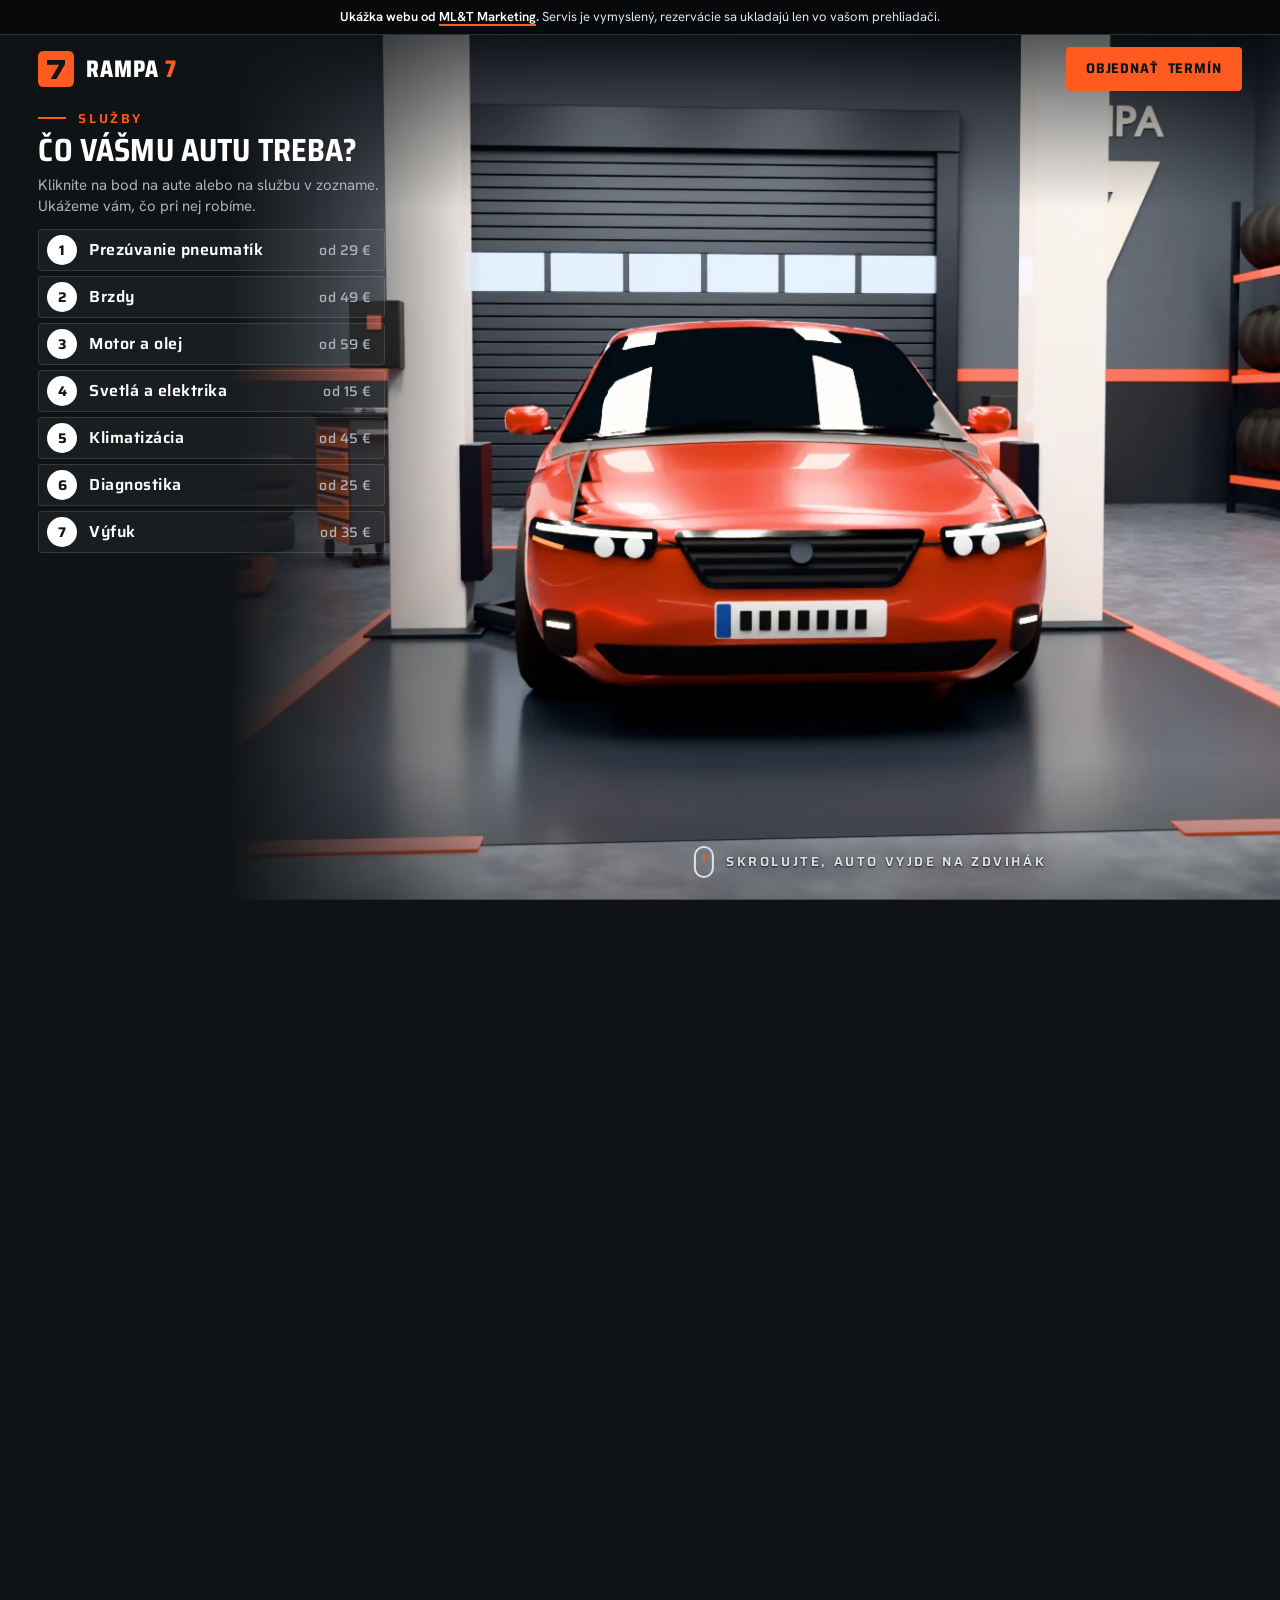
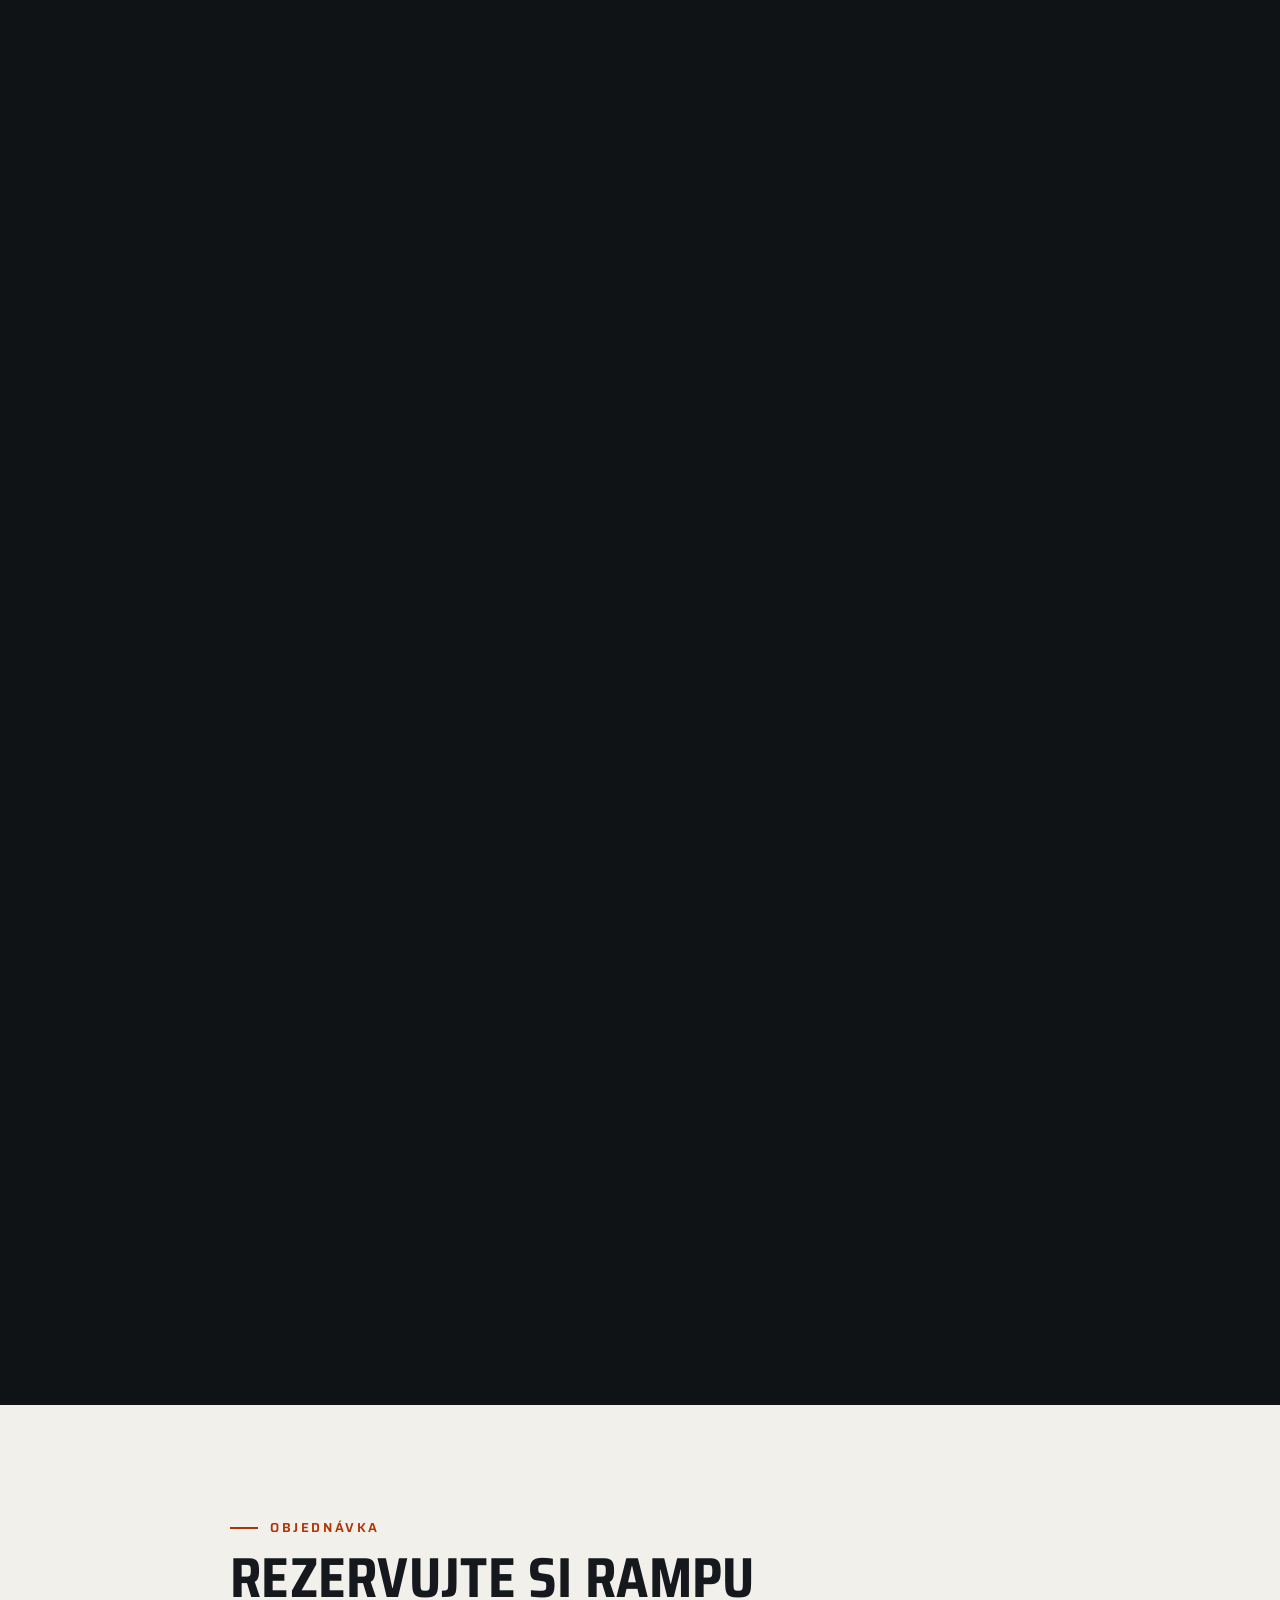
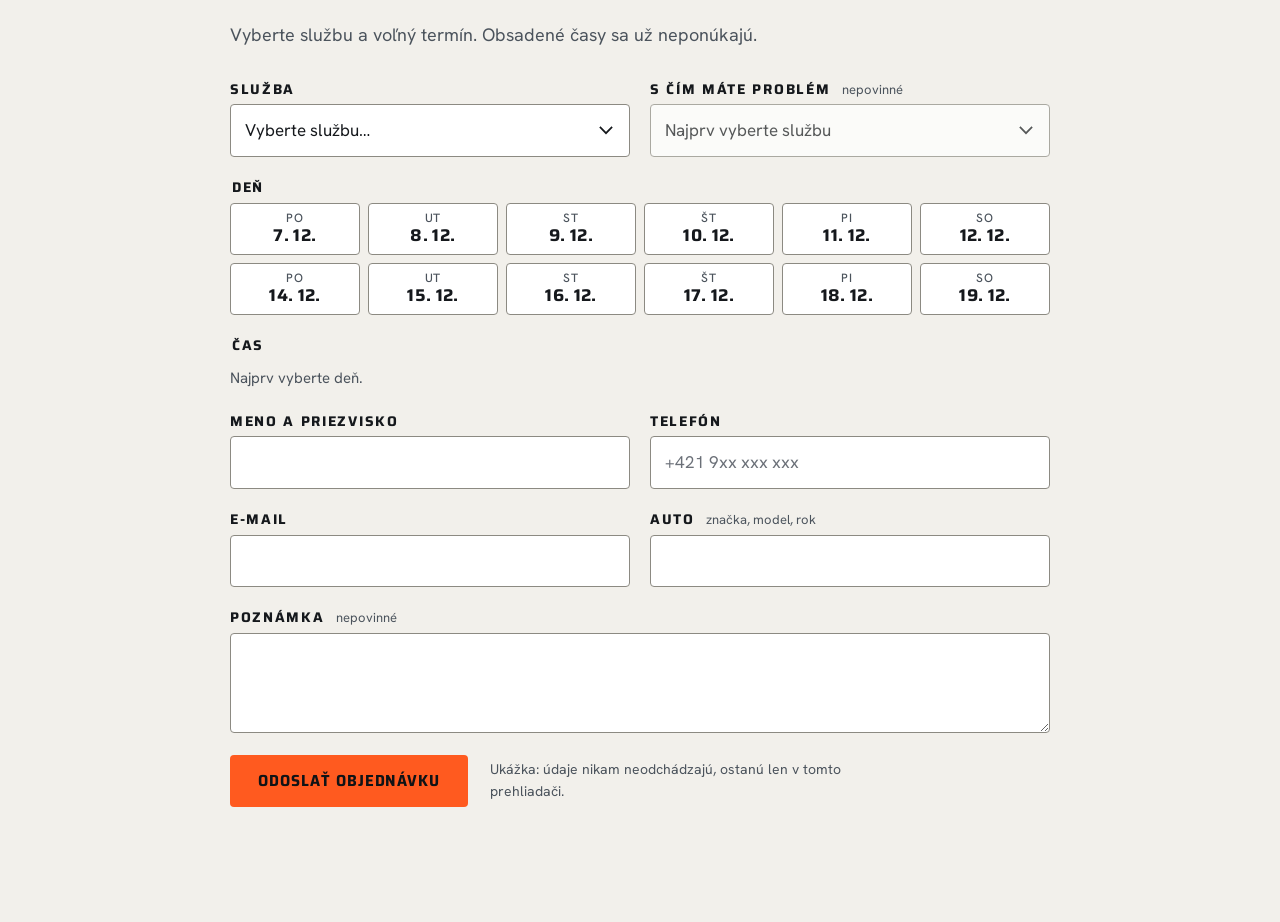
==== commit 794d07e0: "Ukážky: len miestnosť, rezervácia a služby; pohľad hosťa od stola, auto na zdviháku s detailmi - Reš" ====
--- a/ukazky/autoservis/index.html
+++ b/ukazky/autoservis/index.html
@@ -4,14 +4,14 @@
 <meta charset="utf-8">
 <meta name="viewport" content="width=device-width, initial-scale=1, viewport-fit=cover">
 <meta name="robots" content="noindex">
-<title>RAMPA 7 – autoservis s objednaním termínu online (ukážka webu)</title>
-<meta name="description" content="Ukážkový web autoservisu RAMPA 7: v 3D dielni si kliknete na časť auta, vyberiete službu a objednáte voľný termín. Ukážka práce ML&amp;T Marketing.">
+<title>RAMPA 7 – objednanie do autoservisu (ukážka webu)</title>
+<meta name="description" content="Ukážkový web autoservisu RAMPA 7: auto na zdviháku v 3D dielni, pri každej službe detail a výber problému, objednanie voľného termínu. Ukážka práce ML&amp;T Marketing.">
 <meta name="theme-color" content="#101316">
 <link rel="icon" href="assets/favicon.svg" type="image/svg+xml">
 <link rel="stylesheet" href="assets/site.css">
 </head>
 <body>
-<a class="skip" href="#obsah">Preskočiť na obsah</a>
+<a class="skip" href="#objednavka">Preskočiť na objednávku</a>
 
 <div class="demo" id="pas" role="note">
   <p><strong>Ukážka webu od <a href="../../index.html">ML&amp;T Marketing</a>.</strong> Servis je vymyslený, rezervácie sa ukladajú len vo vašom prehliadači.</p>
@@ -22,140 +22,67 @@
     <svg class="brand__mark" viewBox="0 0 40 40" aria-hidden="true"><rect width="40" height="40" rx="6" fill="#ff5a1f"/><path d="M10 10h20v4.6L20.4 31h-6.2l9.2-15.6H10z" fill="#101316"/></svg>
     <span class="brand__name">RAMPA <span>7</span></span>
   </a>
-  <nav class="nav" aria-label="Hlavná navigácia">
-    <a href="#sluzby">Služby</a>
-    <a href="#postup">Postup</a>
-    <a href="#cennik">Cenník</a>
-    <a href="#kontakt">Kontakt</a>
-  </nav>
-  <a class="top__tel" href="tel:+421000000000">+421 000 000 000</a>
   <a class="btn btn--accent btn--sm" href="#objednavka">Objednať<span class="top__cta-more"> termín</span></a>
 </header>
 
 <main id="obsah">
 
-<!-- ÚVOD: 3D dielňa, zábery sa menia podľa skrolovania -->
-<section class="intro" id="uvod" aria-label="Úvod a služby">
+<!-- DIELŇA: auto na zdviháku, zábery sa menia podľa skrolovania, pri službe sa ukáže jej detail -->
+<section class="intro" id="uvod" aria-labelledby="uvod-nadpis">
+  <h1 class="sr" id="uvod-nadpis">RAMPA 7 – služby autoservisu a objednanie termínu</h1>
   <div class="intro__pin">
     <div class="scene">
       <div class="scene__stage" id="scena">
         <img class="scene__img" id="zaber" src="assets/seq/f00.webp" width="1200" height="900" fetchpriority="high" decoding="async"
-             alt="3D pohľad do dielne: oranžové auto stojí na nájazdovej rampe pred bránou, na stene je číslo státia 7.">
+             alt="3D pohľad do dielne: oranžové auto stojí medzi stĺpmi zdviháka, na stene je číslo státia 7.">
         <canvas class="scene__canvas" id="platno" width="1200" height="900" aria-hidden="true"></canvas>
+        <img class="scene__detail" id="detail" src="assets/det/det-motor.webp" width="1200" height="900" alt="" loading="lazy" decoding="async" hidden>
         <div class="spots" id="body" role="group" aria-label="Body služieb na aute"></div>
       </div>
       <div class="scene__shade" aria-hidden="true"></div>
-    </div>
-
-    <div class="hero" id="hero">
-      <p class="eyebrow">Autoservis pre všetky značky · Vzorové Mesto</p>
-      <h1 class="hero__title">RAMPA&nbsp;7</h1>
-      <p class="hero__lead">Jedno auto na rampe, jeden mechanik, ktorý sa mu venuje. Termín si vyberiete sami a cenu poznáte skôr, než chytíme kľúč.</p>
-      <p class="hero__rating"><span class="stars" aria-hidden="true">★★★★★</span> <strong>4,9 z 5</strong> · 132 hodnotení zákazníkov</p>
-      <div class="hero__cta">
-        <a class="btn btn--accent" href="#objednavka">Objednať termín</a>
-        <a class="btn btn--ghost" href="#sluzby">Pozrieť služby</a>
-      </div>
-      <p class="hero__cue" aria-hidden="true"><span class="mouse"></span>Skrolujte a obzrite si auto</p>
+      <button class="scene__back" type="button" id="spat-auto" hidden>
+        <svg viewBox="0 0 24 24" aria-hidden="true"><path d="M15 6l-6 6 6 6" fill="none" stroke="currentColor" stroke-width="2.4" stroke-linecap="round" stroke-linejoin="round"/></svg>
+        Celé auto
+      </button>
+      <p class="scene__cue" aria-hidden="true"><span class="mouse"></span>Skrolujte, auto vyjde na zdvihák</p>
     </div>
 
     <div class="side">
     <div class="rail" id="sluzby">
       <p class="eyebrow">Služby</p>
       <h2 class="rail__title">Čo vášmu autu treba?</h2>
-      <p class="rail__hint">Kliknite na bod na aute alebo vyberte službu zo zoznamu.</p>
+      <p class="rail__hint">Kliknite na bod na aute alebo na službu v zozname. Ukážeme vám, čo pri nej robíme.</p>
       <ul class="rail__list" id="zoznam-sluzieb"></ul>
-      <noscript><p class="rail__hint">Zoznam služieb s cenami nájdete nižšie v cenníku.</p></noscript>
     </div>
 
-    <section class="card" id="karta" aria-live="polite" aria-labelledby="karta-nazov" hidden>
-      <button class="card__close" type="button" id="karta-zavriet" aria-label="Zavrieť kartu služby">
+    <section class="card" id="karta" aria-labelledby="karta-nazov" hidden>
+      <div class="card__grab" aria-hidden="true"></div>
+      <button class="card__close" type="button" id="karta-zavriet" aria-label="Zavrieť službu a vrátiť sa na celé auto">
         <svg viewBox="0 0 24 24" aria-hidden="true"><path d="M6 6l12 12M18 6L6 18" fill="none" stroke="currentColor" stroke-width="2" stroke-linecap="round"/></svg>
       </button>
       <p class="card__num" id="karta-cislo"></p>
-      <h3 class="card__title" id="karta-nazov"></h3>
+      <h3 class="card__title" id="karta-nazov" tabindex="-1"></h3>
       <p class="card__text" id="karta-popis"></p>
       <ul class="card__list" id="karta-zahrna"></ul>
       <div class="card__foot">
         <p class="card__price"><span>orientačne od</span> <strong id="karta-cena"></strong></p>
         <p class="card__time"><span>trvá približne</span> <strong id="karta-trvanie"></strong></p>
       </div>
+      <fieldset class="problem">
+        <legend>S čím máte problém?</legend>
+        <div class="problem__list" id="karta-problemy"></div>
+        <div class="problem__own" id="karta-vlastny" hidden>
+          <label class="sr" for="karta-popis-problemu">Opíšte, čo sa s autom deje</label>
+          <textarea id="karta-popis-problemu" rows="3" maxlength="600" placeholder="Napríklad: pri rozbehu z auta niečo klepe, najmä keď je studené."></textarea>
+        </div>
+      </fieldset>
       <button class="btn btn--accent btn--block" type="button" id="karta-objednat">Objednať túto službu</button>
     </section>
     </div>
   </div>
 </section>
 
-<!-- FAKTY -->
-<section class="facts" aria-label="Prečo RAMPA 7">
-  <ul class="facts__grid">
-    <li><strong>4,9 / 5</strong><span>priemer zo 132 hodnotení</span></li>
-    <li><strong>Všetky značky</strong><span>osobné aj úžitkové do 3,5 t</span></li>
-    <li><strong>Cena vopred</strong><span>bez vášho súhlasu nič nevymeníme</span></li>
-    <li><strong>24 mesiacov</strong><span>záruka na prácu aj diely</span></li>
-  </ul>
-</section>
-
-<!-- POSTUP -->
-<section class="sec" id="postup">
-  <div class="wrap">
-    <header class="sec__head">
-      <p class="eyebrow eyebrow--dark">Ako to prebieha</p>
-      <h2>Od objednávky po kľúče v ruke</h2>
-      <p class="sec__lead">Štyri kroky, pri ktorých vždy viete, čo sa s autom deje a koľko to bude stáť.</p>
-    </header>
-    <ol class="steps">
-      <li class="step"><span class="step__n">01</span><h3>Vyberiete si termín</h3><p>Online za minútu alebo telefonicky. V pracovnom čase ho potvrdíme do hodiny.</p></li>
-      <li class="step"><span class="step__n">02</span><h3>Príjem a diagnostika</h3><p>Auto prejdeme spolu s vami a povieme, čo je nutné hneď a čo ešte počká.</p></li>
-      <li class="step"><span class="step__n">03</span><h3>Cena a oprava</h3><p>Pošleme rozpis práce a dielov. Opravovať začneme až po vašom súhlase.</p></li>
-      <li class="step"><span class="step__n">04</span><h3>Odovzdanie auta</h3><p>Ukážeme vymenené diely, vysvetlíme faktúru a zapíšeme servis do knižky.</p></li>
-    </ol>
-  </div>
-</section>
-
-<!-- O SERVISE -->
-<section class="sec sec--about" id="o-servise">
-  <div class="wrap about">
-    <div class="about__text">
-      <p class="eyebrow eyebrow--dark">O servise</p>
-      <h2>Termín, ktorý platí. Preto len jedna rampa.</h2>
-      <p>RAMPA 7 je malá dielňa na okraji mesta. Neberieme desať áut naraz, aby potom stáli na dvore. Na auto si vyhradíme čas, ktorý ste si objednali, a odovzdáme ho v dohodnutý deň.</p>
-      <ul class="ticks">
-        <li>Fotky závady a rozpis prác dostanete e-mailom</li>
-        <li>Náhradné auto pri opravách dlhších ako jeden deň</li>
-        <li>Diely od overených dodávateľov, na želanie originál</li>
-        <li>Platba kartou, v hotovosti aj na faktúru</li>
-      </ul>
-      <a class="btn btn--dark" href="#objednavka">Objednať termín</a>
-    </div>
-    <figure class="about__fig">
-      <img src="assets/detail.webp" width="960" height="1200" loading="lazy" decoding="async"
-           alt="Detail predného kolesa a svetlometu oranžového auta na rampe v dielni.">
-      <figcaption>Dielňa RAMPA 7 – 3D vizualizácia</figcaption>
-    </figure>
-  </div>
-</section>
-
-<!-- CENNÍK -->
-<section class="sec sec--ink" id="cennik">
-  <div class="wrap">
-    <header class="sec__head sec__head--split">
-      <div>
-        <p class="eyebrow">Cenník</p>
-        <h2>Ceny bez prekvapení</h2>
-      </div>
-      <p class="sec__lead">Orientačné ceny práce vrátane DPH, bez materiálu. Presnú sumu vám povieme po diagnostike, ešte pred opravou.</p>
-    </header>
-    <div class="prices" role="table" aria-label="Orientačné ceny služieb" id="cennik-tabulka">
-      <div class="prices__row prices__row--head" role="row">
-        <span role="columnheader">Služba</span><span role="columnheader">Čo zahŕňa</span><span role="columnheader">Trvanie</span><span role="columnheader">Cena od</span><span role="columnheader"><span class="sr">Objednanie</span></span>
-      </div>
-    </div>
-    <noscript><p class="sec__lead">Cenník sa zobrazí po zapnutí JavaScriptu. Zavolajte nám na +421 000 000 000.</p></noscript>
-  </div>
-</section>
-
-<!-- OBJEDNÁVKA + KONTAKT -->
+<!-- OBJEDNÁVKA -->
 <section class="sec" id="objednavka">
   <div class="wrap book">
     <div class="book__main">
@@ -166,12 +93,20 @@
       <form class="form" id="formular" novalidate>
         <div class="form__alert" id="form-chyby" role="alert" tabindex="-1" hidden></div>
 
-        <div class="field">
-          <label for="f-sluzba">Služba</label>
-          <select id="f-sluzba" name="sluzba" required aria-describedby="e-sluzba">
-            <option value="">Vyberte službu…</option>
-          </select>
-          <p class="field__err" id="e-sluzba" hidden></p>
+        <div class="form__grid">
+          <div class="field">
+            <label for="f-sluzba">Služba</label>
+            <select id="f-sluzba" name="sluzba" required aria-describedby="e-sluzba">
+              <option value="">Vyberte službu…</option>
+            </select>
+            <p class="field__err" id="e-sluzba" hidden></p>
+          </div>
+          <div class="field">
+            <label for="f-problem">S čím máte problém <span class="field__opt">nepovinné</span></label>
+            <select id="f-problem" name="problem" disabled>
+              <option value="">Najprv vyberte službu</option>
+            </select>
+          </div>
         </div>
 
         <fieldset class="field field--chips" id="pole-datum" aria-describedby="e-datum">
@@ -211,7 +146,7 @@
         </div>
 
         <div class="field">
-          <label for="f-poznamka">Poznámka <span class="field__opt">nepovinné</span></label>
+          <label for="f-poznamka" id="l-poznamka">Poznámka <span class="field__opt">nepovinné</span></label>
           <textarea id="f-poznamka" name="poznamka" rows="3" maxlength="600"></textarea>
         </div>
 
@@ -237,58 +172,12 @@
         <ul class="mine__list" id="moje-zoznam"></ul>
       </section>
     </div>
-
-    <aside class="contact" id="kontakt" aria-labelledby="kontakt-nadpis">
-      <h2 id="kontakt-nadpis">Kontakt</h2>
-      <dl class="contact__list">
-        <div><dt>Adresa</dt><dd>Priemyselná 7<br>000 00 Vzorové Mesto</dd></div>
-        <div><dt>Telefón</dt><dd><a href="tel:+421000000000">+421 000 000 000</a></dd></div>
-        <div><dt>E-mail</dt><dd><a href="mailto:servis@rampa7.example">servis@rampa7.example</a></dd></div>
-      </dl>
-      <h3>Otváracie hodiny</h3>
-      <table class="hours">
-        <tbody>
-          <tr><th scope="row">Pondelok – piatok</th><td>7:30 – 17:30</td></tr>
-          <tr><th scope="row">Sobota</th><td>8:00 – 12:30</td></tr>
-          <tr><th scope="row">Nedeľa</th><td>zatvorené</td></tr>
-        </tbody>
-      </table>
-      <div class="plan" role="img" aria-label="Schéma príjazdu: z Hlavnej cesty odbočíte na Priemyselnú ulicu, servis je siedma brána vpravo.">
-        <svg viewBox="0 0 320 170" aria-hidden="true">
-          <rect width="320" height="170" fill="#1b2026"/>
-          <path d="M0 132h320" stroke="#39424d" stroke-width="22"/>
-          <path d="M0 132h320" stroke="#5b6672" stroke-width="1.5" stroke-dasharray="10 9"/>
-          <path d="M96 132V0" stroke="#39424d" stroke-width="16"/>
-          <path d="M96 132V0" stroke="#5b6672" stroke-width="1.2" stroke-dasharray="8 8"/>
-          <g fill="#2a313a"><rect x="118" y="14" width="46" height="26" rx="2"/><rect x="176" y="14" width="46" height="26" rx="2"/><rect x="234" y="14" width="62" height="26" rx="2"/><rect x="176" y="84" width="120" height="24" rx="2"/><rect x="14" y="20" width="60" height="34" rx="2"/><rect x="14" y="70" width="60" height="34" rx="2"/></g>
-          <rect x="118" y="52" width="46" height="56" rx="2" fill="#ff5a1f"/>
-          <path d="M131 66h20v4.4l-9.4 22h-6l8.8-20.8H131z" fill="#101316"/>
-          <path d="M20 132h66q10 0 10-10V92h22" fill="none" stroke="#ff5a1f" stroke-width="2.5" stroke-dasharray="1 7" stroke-linecap="round"/>
-        </svg>
-      </div>
-      <p class="contact__way">Z Hlavnej cesty odbočíte na Priemyselnú ulicu, servis je siedma brána vpravo.</p>
-      <p class="contact__note">Adresa aj kontakty sú vymyslené – slúžia len na ukážku.</p>
-    </aside>
   </div>
 </section>
 
 </main>
 
-<footer class="foot">
-  <div class="wrap foot__in">
-    <div>
-      <p class="foot__brand">RAMPA <span>7</span></p>
-      <p>Ukážkový web autoservisu. Vytvoril <a href="../../index.html">ML&amp;T Marketing</a> – weby pre služby s rezerváciami.</p>
-    </div>
-    <ul class="foot__links">
-      <li><a href="#sluzby">Služby</a></li>
-      <li><a href="#cennik">Cenník</a></li>
-      <li><a href="#objednavka">Objednávka</a></li>
-      <li><a href="admin.html">Prehľad rezervácií pre servis</a></li>
-    </ul>
-  </div>
-</footer>
-
+<script src="../../assets/spring.js"></script>
 <script src="assets/body.js"></script>
 <script src="assets/store.js"></script>
 <script src="assets/app.js"></script>
--- a/ukazky/autoservis/assets/site.css
+++ b/ukazky/autoservis/assets/site.css
@@ -43,16 +43,21 @@
 /* ---------- tlačidlá ---------- */
 .btn{display:inline-flex;align-items:center;justify-content:center;gap:10px;min-height:52px;padding:12px 26px;border:2px solid transparent;border-radius:4px;font:700 16px/1.1 var(--display);font-stretch:92%;letter-spacing:.06em;text-transform:uppercase;text-decoration:none;transition:background .18s,color .18s,border-color .18s,transform .18s var(--ease)}
 .btn:active{transform:translateY(1px)}
+/* odozva hneď pri stlačení (Apple: spätná väzba na pointer-down) */
+.btn:active,.svc:active,.chip:active span,.opt:active span,.scene__back:active,.card__close:active{transform:scale(.97)}
+.svc,.chip span,.opt span,.scene__back,.card__close{transition:background .16s,border-color .16s,color .16s,transform .1s ease-out}
+.spot:active .spot__dot::before{transform:scale(.9)}
+.card__grab{display:none}
 .btn--sm{min-height:44px;padding:8px 18px;font-size:14px}
 .btn--block{width:100%}
 .btn--accent{background:var(--accent);color:var(--ink)}
-.btn--accent:hover{background:var(--accent-2)}
+@media (hover:hover){.btn--accent:hover{background:var(--accent-2)}}
 .btn--ghost{border-color:rgba(255,255,255,.55);color:#fff;background:rgba(16,19,22,.35);backdrop-filter:blur(6px)}
-.btn--ghost:hover{border-color:#fff;background:rgba(16,19,22,.6)}
+@media (hover:hover){.btn--ghost:hover{border-color:#fff;background:rgba(16,19,22,.6)}}
 .btn--dark{background:var(--ink);color:#fff}
-.btn--dark:hover{background:#2a3038}
+@media (hover:hover){.btn--dark:hover{background:#2a3038}}
 .btn--line{border-color:var(--ink);color:var(--ink);background:transparent}
-.btn--line:hover{background:var(--ink);color:#fff}
+@media (hover:hover){.btn--line:hover{background:var(--ink);color:#fff}}
 .btn[disabled]{opacity:.45;cursor:not-allowed}
 
 .eyebrow{font:600 13px/1.2 var(--display);letter-spacing:.2em;text-transform:uppercase;color:var(--accent);display:flex;align-items:center;gap:12px}
@@ -61,17 +66,12 @@
 
 /* ---------- hlavička ---------- */
 .top{position:fixed;left:0;right:0;top:var(--bar);z-index:80;height:var(--head);display:flex;align-items:center;gap:28px;padding:0 clamp(16px,3vw,40px);color:#fff;transition:background .25s,box-shadow .25s}
-.top.is-solid{background:rgba(16,19,22,.94);backdrop-filter:blur(10px);box-shadow:0 1px 0 #2a3037}
+.top.is-solid{background:rgba(16,19,22,.72);-webkit-backdrop-filter:blur(20px) saturate(160%);backdrop-filter:blur(20px) saturate(160%);box-shadow:0 1px 0 rgba(255,255,255,.06)}
+@media (prefers-reduced-transparency:reduce),(prefers-contrast:more){.top.is-solid,.spot__label,.btn--ghost{background:#101316;-webkit-backdrop-filter:none;backdrop-filter:none}}
 .brand{display:flex;align-items:center;gap:12px;text-decoration:none;margin-right:auto;min-height:44px;min-width:44px}
 .brand__mark{width:36px;height:36px;flex:none}
 .brand__name{font:800 24px/1 var(--display);font-stretch:80%;letter-spacing:.04em}
 .brand__name span{color:var(--accent)}
-.nav{display:flex;gap:4px}
-.nav a{font:600 15px/1 var(--display);letter-spacing:.08em;text-transform:uppercase;text-decoration:none;padding:15px 12px;border-radius:4px;color:#e8ecf0}
-.nav a:hover{color:#fff;background:rgba(255,255,255,.08)}
-.top__tel{font:600 16px/1 var(--display);letter-spacing:.04em;text-decoration:none;padding:14px 6px;white-space:nowrap}
-.top__tel:hover{color:var(--accent-2)}
-
 /* ---------- úvod so scénou: základ bez skriptu a pri obmedzenom pohybe (všetko pod sebou) ---------- */
 .intro{position:relative;background:var(--ink);color:#fff}
 .intro__pin{position:relative;display:flex;flex-direction:column}
@@ -81,21 +81,23 @@
 .scene__canvas{opacity:0}
 .scene__canvas.is-on{opacity:1}
 .scene__shade{position:absolute;inset:0;pointer-events:none;background:linear-gradient(180deg,rgba(16,19,22,.62) 0,rgba(16,19,22,0) 22%)}
-.hero{order:1;padding:calc(var(--head) + 28px) 20px 28px;display:flex;flex-direction:column;gap:16px;align-items:flex-start}
-.hero__title{font-size:clamp(64px,17vw,150px);font-weight:800;font-stretch:78%;line-height:.86;letter-spacing:-.01em;text-transform:uppercase}
-.hero__lead{font-size:clamp(16px,1.25vw,19px);line-height:1.5;color:#dfe4e9;max-width:32em}
-.hero__rating{font-size:15px;color:#dfe4e9}
-.hero__rating strong{color:#fff}
-.stars{color:var(--accent);letter-spacing:2px;font-size:16px}
-.hero__cta{display:flex;flex-wrap:wrap;gap:12px;margin-top:4px}
-.hero__cue{display:none}
+.scene__cue{position:absolute;left:50%;bottom:22px;transform:translateX(-50%);display:flex;align-items:center;gap:12px;font:600 13px/1 var(--display);letter-spacing:.2em;text-transform:uppercase;color:#dfe4e9;text-shadow:0 1px 2px rgba(0,0,0,.85),0 0 14px rgba(0,0,0,.6);white-space:nowrap;pointer-events:none;transition:opacity .3s}
+.intro:not(.is-scrolly) .scene__cue,.intro.is-moved .scene__cue{opacity:0}
+.scene__back{position:absolute;left:16px;top:16px;z-index:5;display:inline-flex;align-items:center;gap:8px;min-height:44px;padding:0 18px 0 12px;border:0;border-radius:4px;background:#fff;color:var(--ink);font:700 15px/1 var(--display);letter-spacing:.08em;text-transform:uppercase;box-shadow:0 6px 20px rgba(0,0,0,.45)}
+@media (hover:hover){.scene__back:hover{background:var(--accent)}}
+.scene__back svg{width:20px;height:20px}
+/* detail služby: záber auta sa priblíži k dielu a prelne sa do detailného záberu */
+.scene__img,.scene__canvas{transform-origin:var(--ox,50%) var(--oy,50%)}
+.scene__detail{position:absolute;inset:0;width:100%;height:100%;object-fit:cover;z-index:1}
+.intro.has-detail .spots{opacity:0}
+.intro.has-detail .spot{pointer-events:none}
 .side{order:3;padding:28px 20px 36px;display:flex;flex-direction:column;gap:18px}
 .rail{display:flex;flex-direction:column;gap:12px}
 .rail__title{font-size:clamp(28px,2.5vw,38px)}
 .rail__hint{font-size:15px;color:var(--mute);line-height:1.4}
 .rail__list{display:grid;grid-template-columns:repeat(auto-fill,minmax(240px,1fr));gap:6px;margin-top:6px}
 .svc{width:100%;display:flex;align-items:center;gap:12px;min-height:46px;padding:6px 12px 6px 8px;text-align:left;background:rgba(255,255,255,.045);border:1px solid rgba(255,255,255,.12);border-radius:4px;color:#fff;font:600 16px/1.15 var(--display);letter-spacing:.03em;transition:background .16s,border-color .16s}
-.svc:hover{background:rgba(255,255,255,.1);border-color:rgba(255,255,255,.3)}
+@media (hover:hover){.svc:hover{background:rgba(255,255,255,.1);border-color:rgba(255,255,255,.3)}}
 .svc__n{flex:none;width:30px;height:30px;display:grid;place-items:center;border-radius:50%;background:#fff;color:var(--ink);font:700 14px/1 var(--display)}
 .svc__name{flex:1;min-width:0}
 .svc__price{flex:none;font-weight:500;font-size:14px;color:var(--mute);white-space:nowrap}
@@ -117,9 +119,25 @@
 .card__foot strong{font:800 26px/1.1 var(--display);font-stretch:84%;color:var(--text)}
 .card__time strong{font-weight:600}
 .card__close{position:absolute;right:6px;top:6px;width:44px;height:44px;display:grid;place-items:center;background:none;border:0;border-radius:4px;color:var(--text)}
-.card__close:hover{background:rgba(0,0,0,.08)}
+@media (hover:hover){.card__close:hover{background:rgba(0,0,0,.08)}}
 .card__close svg{width:22px;height:22px}
 .card :focus-visible{outline-color:var(--ink);box-shadow:0 0 0 7px #fff}
+
+/* výber problému v karte */
+.problem{display:flex;flex-direction:column;gap:8px;padding-top:12px;border-top:1px solid var(--rule)}
+.problem legend{font:700 14px/1.2 var(--display);letter-spacing:.12em;text-transform:uppercase;margin-bottom:8px;padding:0}
+.problem__list{display:grid;gap:6px}
+.opt{position:relative;display:block}
+.opt input{position:absolute;inset:0;width:100%;height:100%;margin:0;opacity:0;cursor:pointer}
+.opt span{display:flex;align-items:center;gap:10px;min-height:44px;padding:8px 12px;border:1.5px solid #b9b5ab;border-radius:4px;background:#fff;font-size:15px;line-height:1.25;transition:border-color .15s,background .15s}
+.opt span::before{content:"";flex:none;width:16px;height:16px;border-radius:50%;border:2px solid #6b7078;background:#fff;transition:border-color .15s,box-shadow .15s}
+.opt input:hover+span{border-color:var(--ink)}
+.opt input:checked+span{border-color:var(--ink);background:#fff3ec}
+.opt input:checked+span::before{border-color:var(--accent-ink);box-shadow:inset 0 0 0 3px #fff,inset 0 0 0 8px var(--accent-ink)}
+.opt input:focus-visible+span{box-shadow:0 0 0 3px var(--accent)}
+.opt--own span{font-weight:600;border-style:dashed}
+.problem__own textarea{width:100%;min-height:84px;padding:10px 12px;font-size:16px;line-height:1.4;border:1.5px solid #8c8a82;border-radius:4px;background:#fff;resize:vertical}
+.problem__own textarea:focus-visible{outline:0;border-color:var(--ink);box-shadow:0 0 0 3px var(--accent)}
 
 /* body služieb na aute */
 .spots{position:absolute;inset:0;pointer-events:none;opacity:0;transition:opacity .35s}
@@ -135,7 +153,8 @@
 .spot--l{flex-direction:row-reverse;transform:translate(calc(-100% + 22px),-50%)}
 .intro:not(.is-end) .spot--l{transform:translate(calc(-100% + 22px),calc(-50% + 10px))}
 .spot--l .spot__label{margin:0 -4px 0 0;border-left:0;border-right:2px solid var(--accent);border-radius:4px 0 0 4px;padding:8px 12px 8px 14px}
-.spot:hover .spot__dot::before,.spot[aria-pressed="true"] .spot__dot::before{background:var(--accent);transform:scale(1.12)}
+.spot[aria-pressed="true"] .spot__dot::before{background:var(--accent);transform:scale(1.12)}
+@media (hover:hover){.spot:hover .spot__dot::before{background:var(--accent);transform:scale(1.12)}}
 .spot[aria-pressed="true"] .spot__label{background:var(--accent);color:var(--ink);border-color:var(--ink)}
 .spot:focus-visible{box-shadow:none;outline:0}
 .spot:focus-visible .spot__dot::before{box-shadow:0 0 0 3px var(--ink),0 0 0 6px #fff}
@@ -147,10 +166,6 @@
 /* ---------- úvod riadený skrolovaním (pridá skript, keď nie je obmedzený pohyb) ---------- */
 .intro.is-scrolly{height:calc(100vh * 3.3);height:calc(100svh * 3.3)}
 .is-scrolly .intro__pin{position:sticky;top:var(--bar);height:calc(100vh - var(--bar));height:calc(100svh - var(--bar));overflow:hidden;display:block}
-.is-scrolly .hero{opacity:var(--hero,1);transition:opacity .12s linear}
-.is-scrolly.is-past .hero{visibility:hidden}
-.is-scrolly .side{opacity:0;pointer-events:none;transition:opacity .35s}
-.is-scrolly.is-end .side{opacity:1;pointer-events:auto}
 
 /* široké obrazovky: obsah vľavo, scéna vpravo cez celú výšku */
 @media (min-width:1000px) and (min-aspect-ratio:5/4){
@@ -158,11 +173,9 @@
     -webkit-mask-image:linear-gradient(90deg,transparent 0,#000 24%);mask-image:linear-gradient(90deg,transparent 0,#000 24%)}
   .is-scrolly .scene__stage{width:max(100%,calc((100vh - var(--bar)) * 4 / 3));width:max(100%,calc((100svh - var(--bar)) * 4 / 3))}
   .is-scrolly .scene__shade{background:linear-gradient(180deg,rgba(16,19,22,.7) 0,rgba(16,19,22,0) 20%),linear-gradient(0deg,rgba(16,19,22,.55) 0,rgba(16,19,22,0) 16%)}
-  .is-scrolly .hero{position:absolute;left:0;top:0;bottom:0;width:min(640px,50vw);padding:calc(var(--head) + 12px) 24px 56px clamp(24px,3vw,48px);justify-content:center;gap:20px;z-index:3;background:linear-gradient(90deg,rgba(16,19,22,.9) 0,rgba(16,19,22,.72) 55%,rgba(16,19,22,0) 100%)}
-  .is-scrolly .hero__lead{max-width:24em}
-  .is-scrolly .hero__title{font-size:clamp(96px,10.5vw,170px)}
-  .is-scrolly .hero__cue{display:flex;align-items:center;gap:12px;position:absolute;left:clamp(24px,3vw,48px);bottom:26px;font:600 13px/1 var(--display);letter-spacing:.2em;text-transform:uppercase;color:#dfe4e9}
-  .is-scrolly .side{position:absolute;left:0;top:0;bottom:0;width:var(--rail);padding:calc(var(--head) + 8px) 12px 20px clamp(24px,3vw,48px);gap:14px;overflow-y:auto;z-index:4;scrollbar-width:thin;scrollbar-color:#3a424c transparent}
+  .is-scrolly .scene__back{left:calc(var(--rail) * .42 + 24px);top:calc(var(--head) + 12px)}
+  .is-scrolly .scene__cue{left:calc(50% + var(--rail) * .29)}
+  .is-scrolly .side{position:absolute;left:0;top:var(--head);bottom:0;width:var(--rail);padding:8px 12px 20px clamp(24px,3vw,48px);gap:14px;overflow-y:auto;z-index:4;scrollbar-width:thin;scrollbar-color:#3a424c transparent}
   .is-scrolly .rail{gap:8px}
   .is-scrolly .rail__list{grid-template-columns:1fr;gap:5px;margin-top:4px}
   .is-scrolly .svc{min-height:42px;padding-block:4px}
@@ -171,6 +184,7 @@
 }
 @media (min-width:1000px) and (min-aspect-ratio:5/4) and (max-height:860px){
   .is-scrolly .card__text{display:none}
+  .is-scrolly .card__list{display:none}
   .is-scrolly .rail__title{font-size:28px}
 }
 @media (min-width:1000px) and (min-aspect-ratio:5/4) and (max-height:790px){
@@ -192,16 +206,12 @@
   .is-scrolly{--strip:min(75vw,52vh);--strip:min(75vw,52svh)}
   .is-scrolly .scene{position:absolute;left:0;right:0;top:0;height:var(--strip);aspect-ratio:auto;max-height:none}
   .is-scrolly .scene__stage{width:max(100%,calc(var(--strip) * 4 / 3))}
-  .is-scrolly .hero,.is-scrolly .rail{position:absolute;left:0;right:0;top:var(--strip);bottom:0;padding:18px 16px 14px;overflow:hidden}
-  .is-scrolly .hero{gap:12px;justify-content:flex-start}
-  .is-scrolly .hero__title{font-size:clamp(56px,17vw,104px)}
-  .is-scrolly .hero__lead{font-size:16px;line-height:1.42}
-  .is-scrolly .hero__cta{width:100%}
-  .is-scrolly .hero__cta .btn{flex:1 1 150px;padding-inline:8px;font-size:15px;letter-spacing:.04em;white-space:nowrap}
-  .is-scrolly .hero__cue{display:flex;align-items:center;gap:12px;margin-top:auto;padding-bottom:6px;font:600 13px/1 var(--display);letter-spacing:.2em;text-transform:uppercase;color:#dfe4e9}
+  .is-scrolly .rail{position:absolute;left:0;right:0;top:var(--strip);bottom:0;padding:18px 16px 14px;overflow:hidden}
   .is-scrolly .side{display:contents}
-  .is-scrolly .rail{opacity:0;pointer-events:none;transition:opacity .35s;gap:6px}
-  .is-scrolly.is-end .rail{opacity:1;pointer-events:auto}
+  .is-scrolly .rail{gap:6px}
+  .is-scrolly .scene__cue{bottom:12px;font-size:12px;letter-spacing:.14em}
+  .is-scrolly .scene__cue .mouse{display:none}
+  .scene__back{left:10px;top:auto;bottom:10px;min-height:44px;font-size:14px}
   .is-scrolly .rail .eyebrow{display:none}
   .is-scrolly .rail__title{font-size:26px}
   .is-scrolly .rail__hint{font-size:14px}
@@ -210,8 +220,11 @@
   .is-scrolly .svc__price{display:none}
   .is-scrolly .svc__n{width:28px;height:28px}
   /* karta služby ako spodný panel */
-  .is-scrolly .card{position:fixed;left:0;right:0;bottom:0;z-index:95;max-height:78vh;max-height:78svh;overflow-y:auto;border-radius:14px 14px 0 0;padding:20px 18px calc(18px + env(safe-area-inset-bottom));box-shadow:0 -14px 50px rgba(0,0,0,.55);animation:vysun .28s var(--ease)}
-  .is-scrolly .card__close{right:8px;top:8px}
+  .is-scrolly .card__grab{display:block;flex:none;position:sticky;top:-20px;margin:-20px -18px -28px;height:28px;touch-action:none;cursor:grab;z-index:2}
+  .is-scrolly .card__grab::before{content:"";position:absolute;left:50%;top:10px;width:40px;height:5px;margin-left:-20px;border-radius:3px;background:#b9b5ab}
+  .is-scrolly .card__num,.is-scrolly .card__title{touch-action:none}
+  .is-scrolly .card{position:fixed;left:0;right:0;bottom:0;z-index:95;max-height:calc(100vh - var(--bar) - var(--strip) + 6px);max-height:calc(100svh - var(--bar) - var(--strip) + 6px);overflow-y:auto;border-radius:14px 14px 0 0;padding:20px 18px calc(18px + env(safe-area-inset-bottom));box-shadow:0 -14px 50px rgba(0,0,0,.55);will-change:transform}
+  .is-scrolly .card__close{right:8px;top:8px;z-index:3}
   /* body na aute: len čísla, názvy sú v zozname pod scénou */
   .spot,.spot--l{transform:translate(-50%,-50%);flex-direction:row}
   .intro:not(.is-end) .spot,.intro:not(.is-end) .spot--l{transform:translate(-50%,calc(-50% + 8px))}
@@ -219,13 +232,13 @@
   .spot__dot::before,.spot__dot::after{inset:8px}
   .spot__dot b{font-size:13px}
   .top{height:56px;gap:10px}
-  .top .nav,.top__tel,.top__cta-more{display:none}
+  .top__cta-more{display:none}
   .brand__mark{width:30px;height:30px}
   .brand__name{font-size:20px}
   :root{--head:56px}
 }
 @media not ((min-width:1000px) and (min-aspect-ratio:5/4)){
-  @media (max-height:720px){.is-scrolly .hero__lead,.is-scrolly .hero__cue{display:none}.is-scrolly .rail__hint{display:none}}
+  @media (max-height:720px){.is-scrolly .rail__hint{display:none}}
 }
 @keyframes vysun{from{transform:translateY(30px);opacity:0}to{transform:none;opacity:1}}
 @media (prefers-reduced-motion:reduce){.is-scrolly .card{animation:none}html{scroll-behavior:auto}}
@@ -233,8 +246,7 @@
 /* statický režim (obmedzený pohyb): koncový záber s bodmi, bez pripnutia */
 .intro.is-static .side{padding-top:24px}
 @media (min-width:900px){
-  .intro.is-static .intro__pin{display:grid;grid-template-columns:minmax(0,1fr) var(--rail);grid-template-areas:"hero hero" "scene side";align-items:start}
-  .intro.is-static .hero{grid-area:hero;padding-inline:clamp(24px,3vw,48px)}
+  .intro.is-static .intro__pin{display:grid;grid-template-columns:minmax(0,1fr) var(--rail);grid-template-areas:"scene side";align-items:start;padding-top:calc(var(--head))}
   .intro.is-static .scene{grid-area:scene;max-height:none}
   .intro.is-static .side{grid-area:side}
   .intro.is-static .rail__list{grid-template-columns:1fr}
@@ -243,19 +255,9 @@
   .intro.is-static .spot,.intro.is-static .spot--l{transform:translate(-50%,-50%)}
 }
 
-/* ---------- pás faktov ---------- */
-.facts{background:var(--accent);color:var(--ink);position:relative}
-.facts::before{content:"";display:block;height:10px;background:repeating-linear-gradient(-45deg,var(--ink) 0 14px,var(--accent) 14px 28px)}
-.facts__grid{width:min(1200px,100% - 40px);margin-inline:auto;display:grid;grid-template-columns:repeat(4,1fr)}
-.facts__grid li{padding:26px 24px 28px;border-left:1px solid rgba(16,19,22,.28);display:flex;flex-direction:column;gap:4px}
-.facts__grid li:first-child{border-left:0;padding-left:0}
-.facts__grid strong{font:800 clamp(24px,2.5vw,34px)/1 var(--display);font-stretch:82%;text-transform:uppercase}
-.facts__grid span{font-size:15px;line-height:1.3;font-weight:500}
-
 /* ---------- sekcie ---------- */
 .sec{padding:clamp(64px,9vw,120px) 0}
 .sec--ink{background:var(--ink);color:#fff}
-.sec--about{background:var(--paper-2)}
 .sec__head{display:flex;flex-direction:column;gap:14px;margin-bottom:clamp(32px,4vw,56px);max-width:760px}
 .sec__head--split{max-width:none;flex-direction:row;align-items:flex-end;justify-content:space-between;gap:40px}
 .sec__head--split>div{display:flex;flex-direction:column;gap:14px}
@@ -263,41 +265,8 @@
 .sec__lead{font-size:18px;color:var(--text-2);max-width:36em}
 .sec--ink .sec__lead{color:var(--mute)}
 
-.steps{display:grid;grid-template-columns:repeat(4,1fr);gap:0;counter-reset:krok}
-.step{position:relative;padding:26px 28px 8px 0;border-top:2px solid var(--ink);display:flex;flex-direction:column;gap:10px}
-.step+.step{padding-left:28px;border-left:1px solid var(--rule)}
-.step::before{content:"";position:absolute;left:0;top:-2px;width:56px;height:2px;background:var(--accent)}
-.step+.step::before{left:28px}
-.step__n{font:800 64px/.9 var(--display);font-stretch:78%;color:transparent;-webkit-text-stroke:1.5px var(--accent-ink)}
-.step h3{font-size:24px;text-transform:uppercase}
-.step p{font-size:16px;color:var(--text-2)}
-
-.about{display:grid;grid-template-columns:minmax(0,1.1fr) minmax(0,.9fr);gap:clamp(32px,6vw,88px);align-items:center}
-.about__text{display:flex;flex-direction:column;gap:20px;align-items:flex-start}
-.about__text p{max-width:34em}
-.ticks{display:grid;gap:10px;font-weight:500}
-.ticks li{position:relative;padding-left:34px}
-.ticks li::before{content:"";position:absolute;left:0;top:.2em;width:22px;height:22px;border-radius:3px;background:var(--ink)}
-.ticks li::after{content:"";position:absolute;left:6px;top:.52em;width:10px;height:6px;border-left:2px solid var(--accent);border-bottom:2px solid var(--accent);transform:rotate(-45deg)}
-.about__fig{position:relative}
-.about__fig img{width:100%;height:auto;aspect-ratio:4/5;object-fit:cover;border-radius:4px;background:#1a1d21}
-.about__fig::before{content:"";position:absolute;left:-14px;bottom:42px;width:10px;height:38%;background:repeating-linear-gradient(-45deg,var(--ink) 0 8px,var(--accent) 8px 16px)}
-.about__fig figcaption{margin-top:10px;font-size:13px;color:var(--text-2);letter-spacing:.02em}
-
-/* cenník */
-.prices{border-top:1px solid var(--line)}
-.prices__row{display:grid;grid-template-columns:minmax(150px,1.05fr) minmax(0,2.2fr) 92px 96px 116px;gap:24px;align-items:center;padding:16px 0;border-bottom:1px solid var(--line)}
-.prices__row--head{padding:12px 0;font:600 13px/1 var(--display);letter-spacing:.18em;text-transform:uppercase;color:var(--mute)}
-.prices__name{font:700 21px/1.1 var(--display);font-stretch:86%;text-transform:uppercase;display:flex;align-items:center;gap:12px}
-.prices__name i{flex:none;width:28px;height:28px;display:grid;place-items:center;border-radius:50%;border:1.5px solid var(--accent);color:var(--accent);font:700 13px/1 var(--display);font-style:normal}
-.prices__incl{font-size:15px;line-height:1.45;color:#c9d0d7}
-.prices__time{font-size:15px;color:#c9d0d7;white-space:nowrap}
-.prices__price{font:800 24px/1 var(--display);font-stretch:84%;white-space:nowrap}
-.prices__price small{font:500 13px/1 var(--body);color:var(--mute);margin-right:4px}
-@media (hover:hover){.prices__row:not(.prices__row--head):hover{background:linear-gradient(90deg,rgba(255,90,31,.09),transparent 70%)}}
-
 /* objednávka */
-.book{display:grid;grid-template-columns:minmax(0,1.55fr) minmax(300px,1fr);gap:clamp(32px,5vw,72px);align-items:start}
+.book{max-width:820px}
 .book__main{display:flex;flex-direction:column;gap:14px;min-width:0}
 .form{margin-top:18px;display:flex;flex-direction:column;gap:22px}
 .form__grid{display:grid;grid-template-columns:1fr 1fr;gap:22px 20px}
@@ -359,77 +328,16 @@
 .tag--zamietnuta{background:#f9dcd9;color:#7a160f}
 .tag--zrusena{background:#e6e3dc;color:#4b535c}
 
-.contact{background:var(--ink);color:#fff;border-radius:6px;padding:30px 28px 26px;display:flex;flex-direction:column;gap:18px;position:sticky;top:calc(var(--bar) + var(--head) + 16px)}
-.contact h2{font-size:34px}
-.contact h3{font-size:14px;letter-spacing:.16em;text-transform:uppercase;color:var(--mute);font-stretch:100%;font-weight:600;margin-top:4px}
-.contact__list{display:grid;gap:14px}
-.contact__list dt{font:600 13px/1 var(--display);letter-spacing:.16em;text-transform:uppercase;color:var(--mute);margin-bottom:5px}
-.contact__list dd{font-size:18px;font-weight:500}
-.contact__list a{text-decoration-color:var(--accent);text-underline-offset:4px;text-decoration-thickness:2px;display:inline-block;padding:9px 0}
-.contact__list dt{margin-bottom:0}
-.contact__list div:first-child dt{margin-bottom:5px}
-.contact__way{font-size:15px;color:#dfe4e9;line-height:1.4}
-.hours{width:100%;border-collapse:collapse;font-size:16px}
-.hours th{text-align:left;font-weight:400;color:#dfe4e9;padding:9px 0}
-.hours td{text-align:right;font-weight:600;padding:9px 0;font-variant-numeric:tabular-nums}
-.hours tr+tr th,.hours tr+tr td{border-top:1px solid var(--line)}
-.plan{border-radius:4px;overflow:hidden;border:1px solid var(--line)}
-.plan svg{width:100%;height:auto}
-.contact__note{font-size:14px;color:var(--mute)}
-
-.foot{background:#07090b;color:#c9d0d7;padding:40px 0 48px;font-size:15px}
-.foot__in{display:flex;justify-content:space-between;gap:32px;flex-wrap:wrap}
-.foot__brand{font:800 26px/1 var(--display);font-stretch:80%;letter-spacing:.04em;color:#fff;margin-bottom:10px}
-.foot__brand span{color:var(--accent)}
-.foot p{max-width:32em}
-.foot a{color:#fff;text-underline-offset:3px}
-.foot__links{display:flex;flex-wrap:wrap;gap:4px 8px;align-content:flex-start}
-.foot__links a{display:inline-block;padding:12px 10px}
-
 /* ---------- užšie obrazovky ---------- */
-@media (max-width:1100px){
-  .prices__row{grid-template-columns:minmax(140px,1fr) minmax(0,1.8fr) 96px 116px;gap:18px}
-  .prices__time,.prices__row--head span:nth-child(3){display:none}
-}
-@media (max-width:900px){
-  .facts__grid{grid-template-columns:1fr 1fr}
-  .facts__grid li{padding:20px 16px 22px 0;border-left:0;border-top:1px solid rgba(16,19,22,.28)}
-  .facts__grid li:nth-child(-n+2){border-top:0}
-  .facts__grid li:nth-child(even){padding-left:16px;border-left:1px solid rgba(16,19,22,.28)}
-  .steps{grid-template-columns:1fr 1fr;gap:28px 0}
-  .step:nth-child(odd){padding-left:0;border-left:0}
-  .step:nth-child(odd)::before{left:0}
-  .about{grid-template-columns:1fr}
-  .about__fig{max-width:520px}
-  .about__fig::before{left:-8px}
-  .book{grid-template-columns:1fr}
-  .contact{position:static}
-  .sec__head--split{flex-direction:column;align-items:flex-start;gap:14px}
-}
 @media (max-width:720px){
   body{font-size:16px}
-  .wrap,.facts__grid{width:calc(100% - 32px)}
+  .wrap{width:calc(100% - 32px)}
   .demo{font-size:12px;padding:6px 12px}
-  .prices{border-top:0}
-  .prices__row--head{display:none}
-  .prices__row{grid-template-columns:1fr auto;gap:8px 14px;padding:18px 0;align-items:start}
-  .prices__name{grid-column:1}
-  .prices__price{grid-column:2;grid-row:1;text-align:right;align-self:center}
-  .prices__incl{grid-column:1/-1}
-  .prices__row>span:last-child{grid-column:1/-1;margin-top:6px}
-  .prices__row .btn{width:100%}
-  .steps{grid-template-columns:1fr;gap:0}
-  .step,.step+.step{padding:20px 0 22px;border-left:0}
-  .step+.step::before{left:0}
-  .step{display:grid;grid-template-columns:76px 1fr;gap:4px 8px}
-  .step__n{grid-row:1/3;font-size:52px}
   .form__grid{grid-template-columns:1fr}
   .chips--days{grid-template-columns:repeat(4,1fr)}
   .chips{grid-template-columns:repeat(3,1fr)}
   .done{padding:22px 18px}
   .mine__item{grid-template-columns:1fr}
   .mine__acts{justify-content:flex-start}
-  .contact{padding:26px 20px 22px}
-  .foot__links{flex-direction:column}
 }
 @media (prefers-reduced-motion:reduce){*{transition-duration:.01ms!important;animation-duration:.01ms!important;animation-iteration-count:1!important}}
